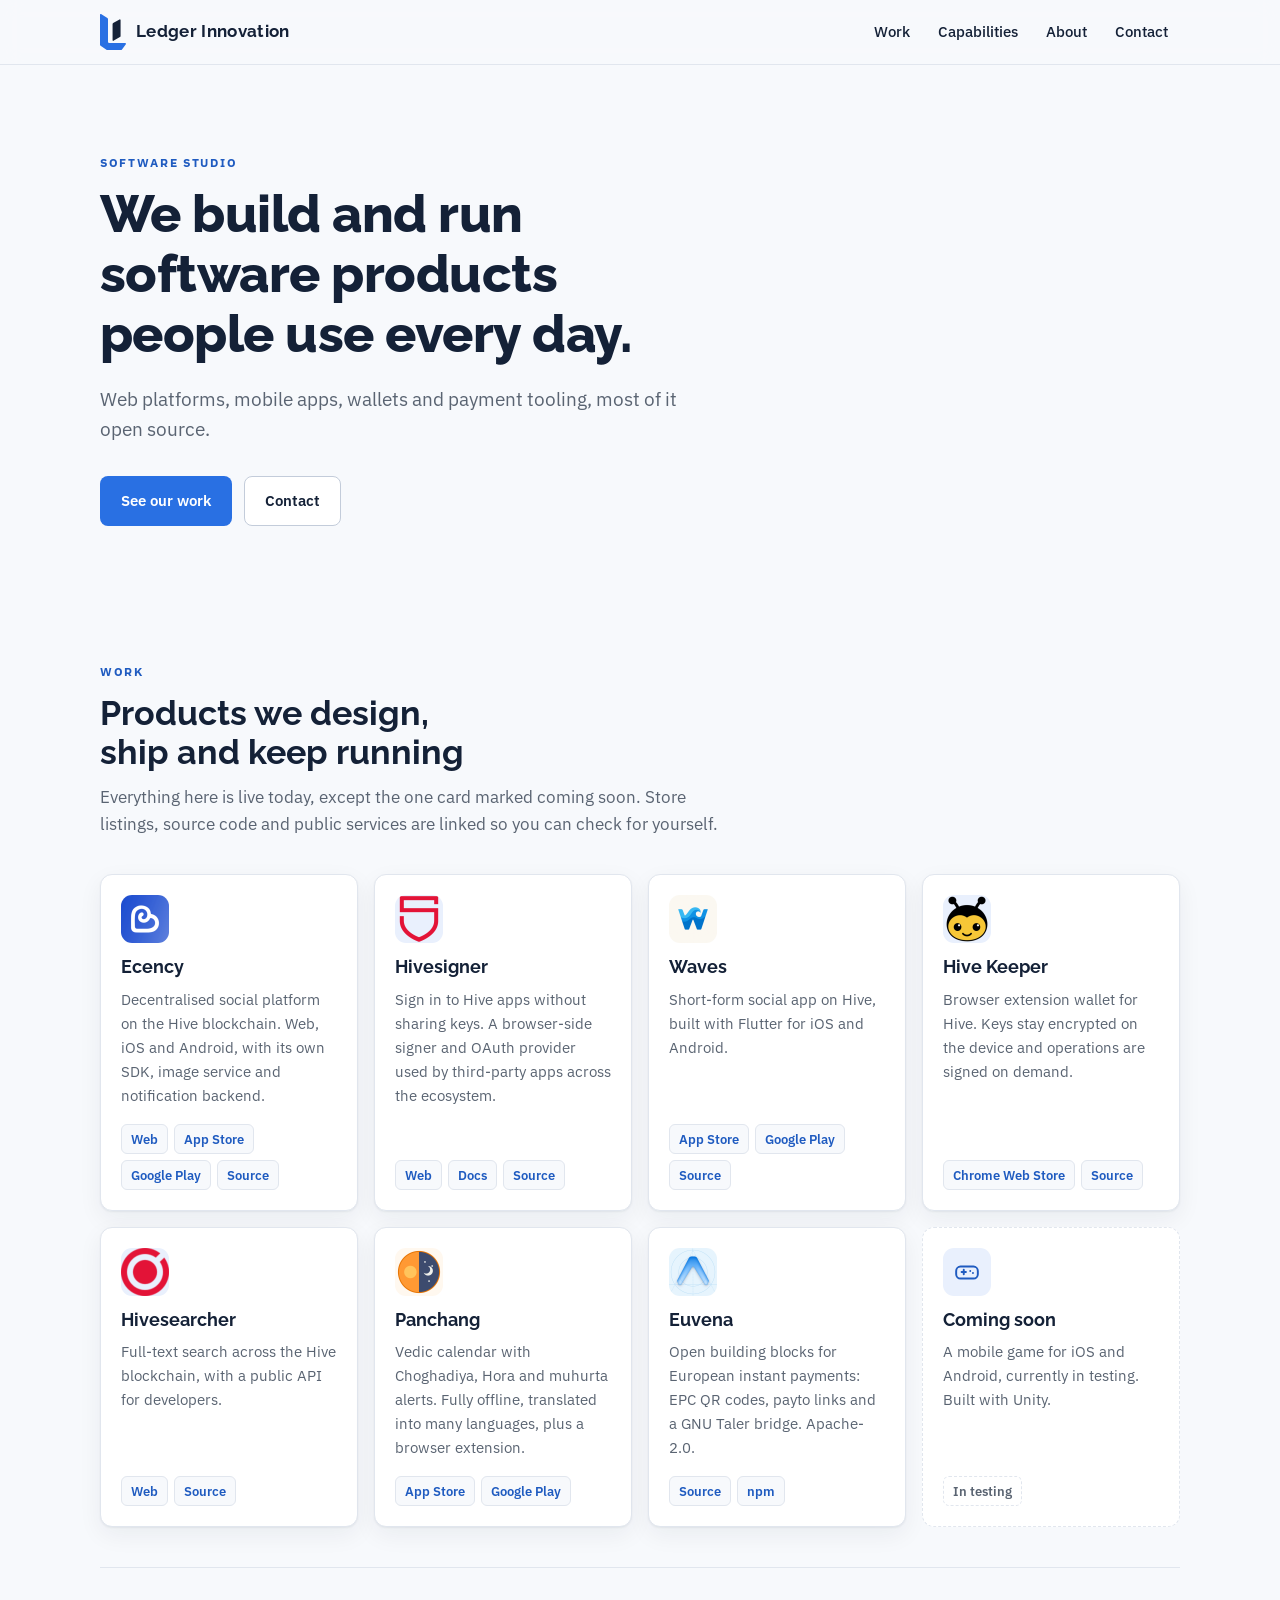
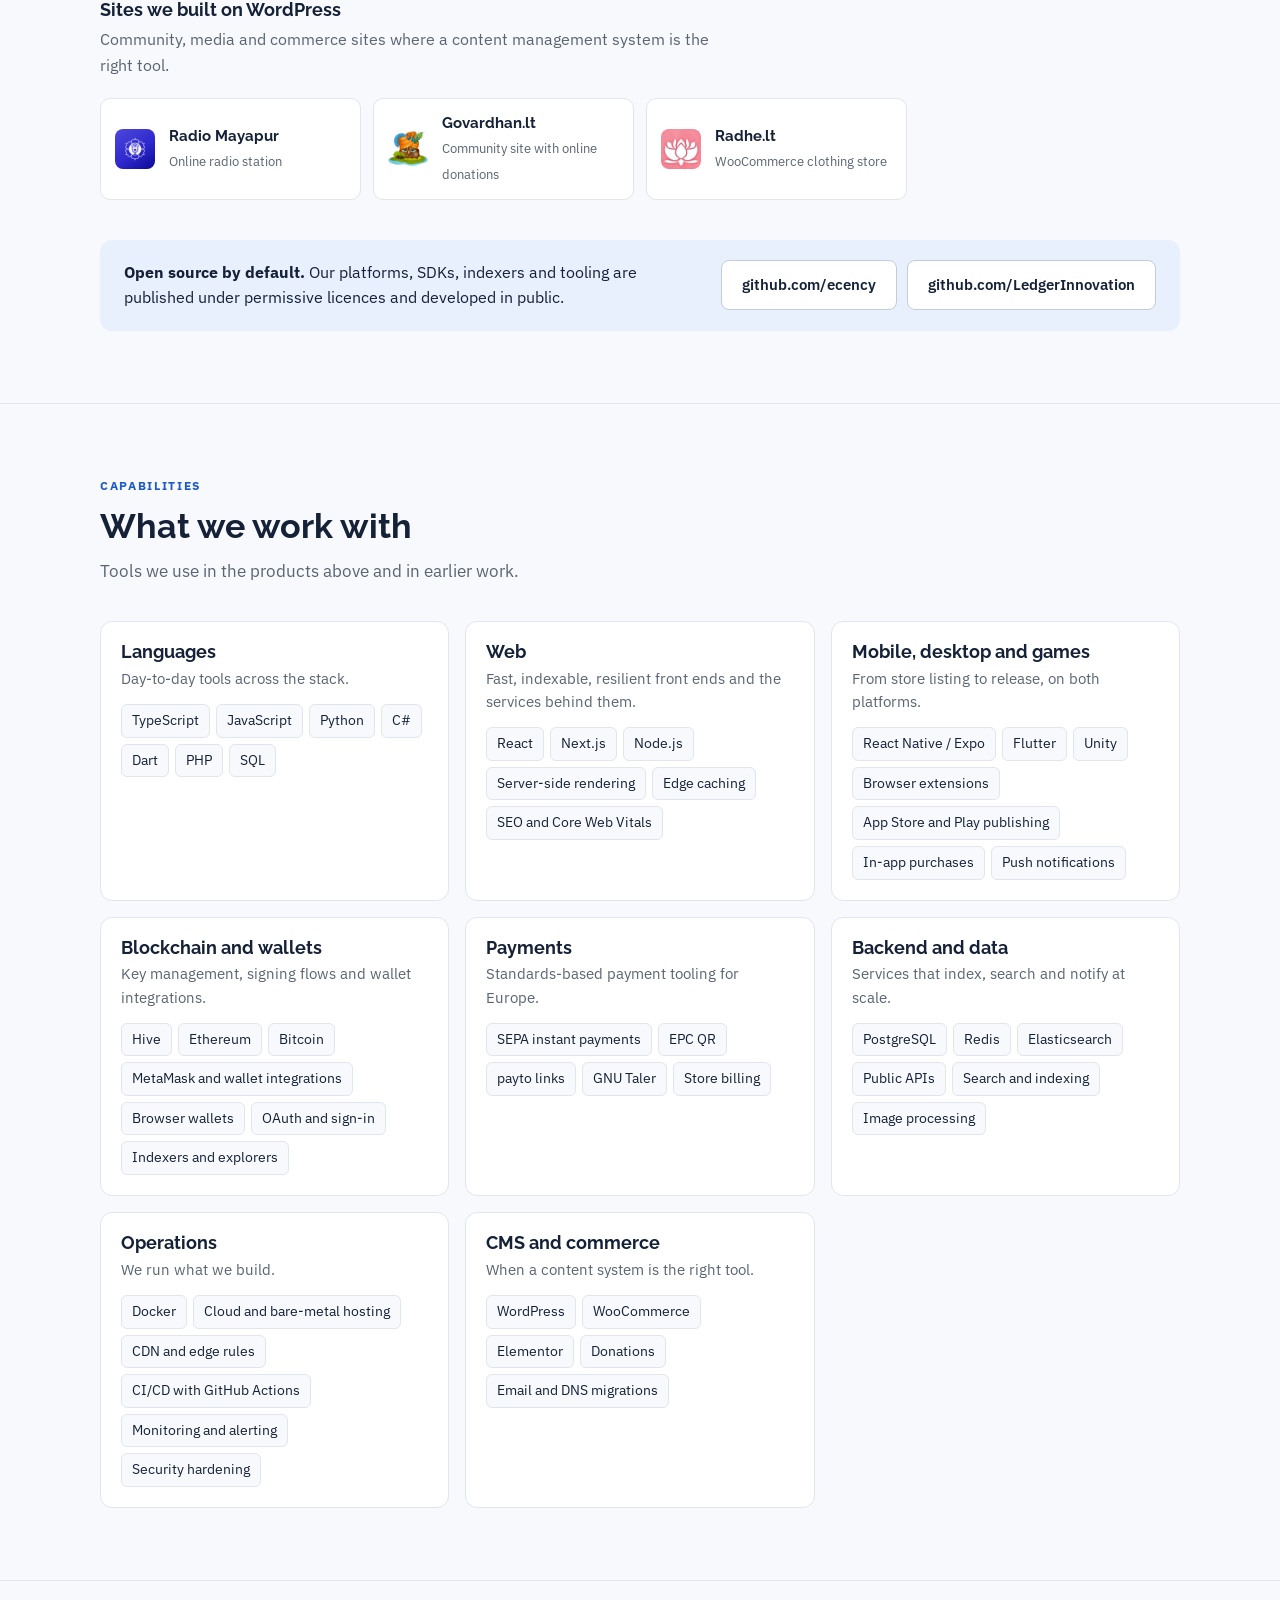
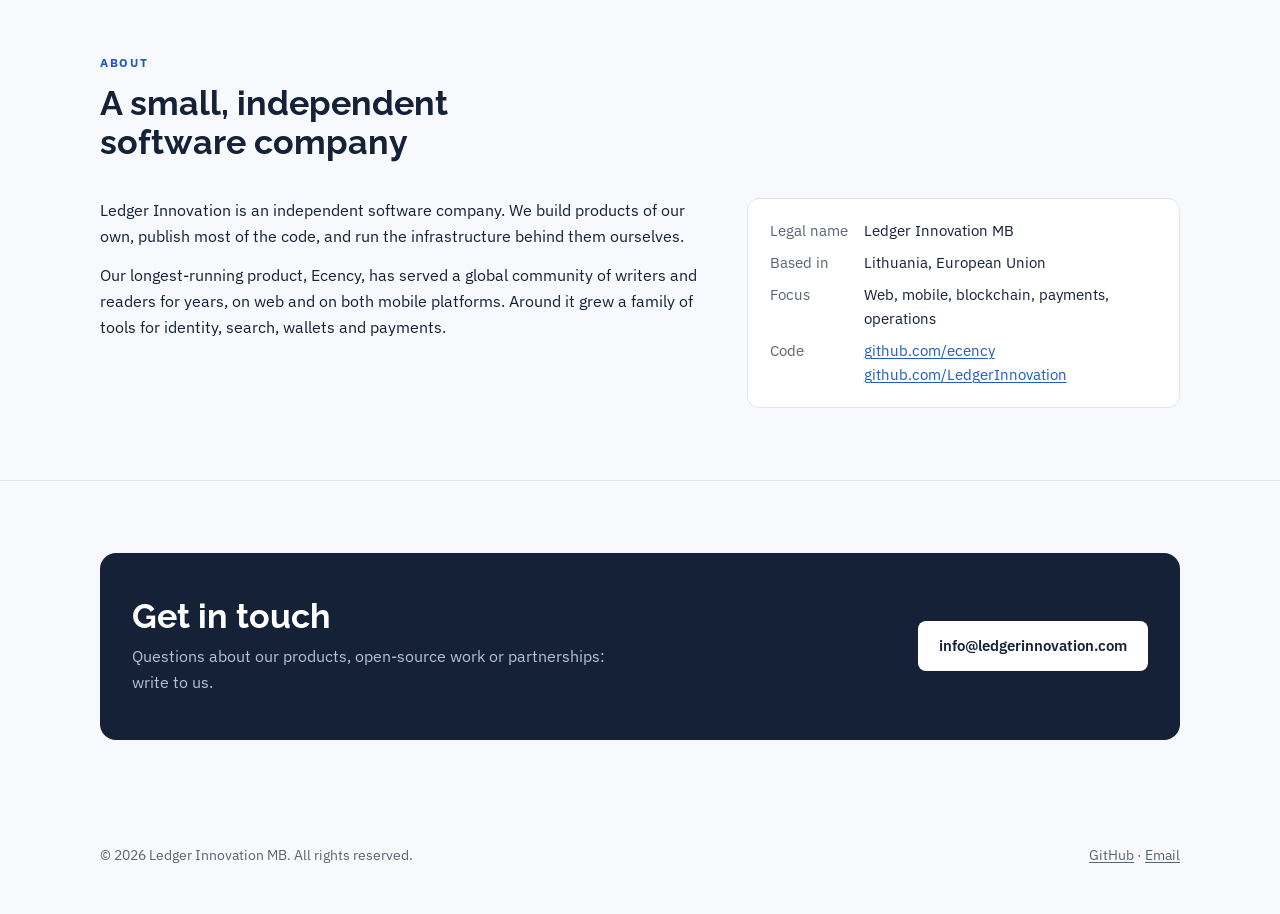
==== index.html @ b4ee0273 "Fix production-status copy to match the coming-soon card The hero and the Work intro claimed everyth" ====
<!DOCTYPE html>
<html lang="en">
<head>
<meta charset="UTF-8">
<meta name="viewport" content="width=device-width, initial-scale=1">
<title>Ledger Innovation · Software products, built and operated</title>
<meta name="description" content="Ledger Innovation builds and runs software products: Ecency, Hivesigner, Hivesearcher, Hive Keeper, Waves, Panchang and Euvena. Web, mobile, wallets, payments and operations.">
<meta name="theme-color" content="#2970E3">
<link rel="canonical" href="https://ledgerinnovation.com/">
<link rel="icon" href="ledger-innovation-mark.svg" type="image/svg+xml">
<link rel="apple-touch-icon" href="assets/apple-touch-icon.png">
<meta property="og:type" content="website">
<meta property="og:site_name" content="Ledger Innovation">
<meta property="og:title" content="Ledger Innovation">
<meta property="og:description" content="Software products, built and operated. Web, mobile, wallets, payments and operations.">
<meta property="og:url" content="https://ledgerinnovation.com/">
<meta property="og:image" content="https://ledgerinnovation.com/assets/og.png">
<meta property="og:image:width" content="1200">
<meta property="og:image:height" content="630">
<meta name="twitter:card" content="summary_large_image">
<link rel="preconnect" href="https://fonts.googleapis.com">
<link rel="preconnect" href="https://fonts.gstatic.com" crossorigin>
<link rel="stylesheet" href="https://fonts.googleapis.com/css2?family=Raleway:wght@700;800&family=IBM+Plex+Sans:wght@400;500;600&display=swap">
<link rel="stylesheet" href="style.css">
<script type="application/ld+json">
{
  "@context": "https://schema.org",
  "@type": "Organization",
  "name": "Ledger Innovation",
  "legalName": "Ledger Innovation MB",
  "url": "https://ledgerinnovation.com/",
  "logo": "https://ledgerinnovation.com/assets/apple-touch-icon.png",
  "email": "info@ledgerinnovation.com",
  "sameAs": [
    "https://github.com/LedgerInnovation",
    "https://github.com/ecency"
  ]
}
</script>
</head>
<body>
<a class="skip" href="#top">Skip to content</a>

<header class="top">
  <div class="wrap">
    <a class="brand" href="#top" aria-label="Ledger Innovation, home"><img src="ledger-innovation-mark.svg" alt="" width="26" height="37">Ledger Innovation</a>
    <nav class="nav" aria-label="Sections">
      <a href="#work">Work</a>
      <a href="#capabilities">Capabilities</a>
      <a href="#about">About</a>
      <a href="#contact">Contact</a>
    </nav>
  </div>
</header>

<main id="top" tabindex="-1">
  <section class="hero wrap">
    <div class="eyebrow">Software studio</div>
    <h1>We build and run software products people use every day.</h1>
    <p class="lede">Web platforms, mobile apps, wallets and payment tooling, most of it open source.</p>
    <div class="actions">
      <a class="btn btn-primary" href="#work">See our work</a>
      <a class="btn btn-secondary" href="#contact">Contact</a>
    </div>
  </section>

  <section id="work" class="section">
    <div class="wrap">
      <div class="section-head">
        <div class="eyebrow">Work</div>
        <h2>Products we design, ship and keep running</h2>
        <p>Everything here is live today, except the one card marked coming soon. Store listings, source code and public services are linked so you can check for yourself.</p>
      </div>

      <div class="work">
        <article class="project">
          <div class="icon"><img src="assets/ecency.png" alt="" width="48" height="48" loading="lazy" decoding="async"></div>
          <h3>Ecency</h3>
          <p>Decentralised social platform on the Hive blockchain. Web, iOS and Android, with its own SDK, image service and notification backend.</p>
          <div class="links">
            <a href="https://ecency.com" aria-label="Ecency website">Web</a>
            <a href="https://apps.apple.com/us/app/ecency/id1451896376" aria-label="Ecency on the App Store">App Store</a>
            <a href="https://play.google.com/store/apps/details?id=app.esteem.mobile.android" aria-label="Ecency on Google Play">Google Play</a>
            <a href="https://github.com/ecency/vision-web" aria-label="Ecency source code on GitHub">Source</a>
          </div>
        </article>

        <article class="project">
          <div class="icon"><img src="assets/hivesigner.png" alt="" width="48" height="48" loading="lazy" decoding="async"></div>
          <h3>Hivesigner</h3>
          <p>Sign in to Hive apps without sharing keys. A browser-side signer and OAuth provider used by third-party apps across the ecosystem.</p>
          <div class="links">
            <a href="https://hivesigner.com" aria-label="Hivesigner website">Web</a>
            <a href="https://docs.hivesigner.com" aria-label="Hivesigner documentation">Docs</a>
            <a href="https://github.com/ecency/hivesigner-ui" aria-label="Hivesigner source code on GitHub">Source</a>
          </div>
        </article>

        <article class="project">
          <div class="icon"><img src="assets/waves.png" alt="" width="48" height="48" loading="lazy" decoding="async"></div>
          <h3>Waves</h3>
          <p>Short-form social app on Hive, built with Flutter for iOS and Android.</p>
          <div class="links">
            <a href="https://apps.apple.com/us/app/waves-short-content-sharing/id6504257744" aria-label="Waves on the App Store">App Store</a>
            <a href="https://play.google.com/store/apps/details?id=com.ecency.waves" aria-label="Waves on Google Play">Google Play</a>
            <a href="https://github.com/ecency/ecency-waves" aria-label="Waves source code on GitHub">Source</a>
          </div>
        </article>

        <article class="project">
          <div class="icon"><img src="assets/keeper.png" alt="" width="48" height="48" loading="lazy" decoding="async"></div>
          <h3>Hive Keeper</h3>
          <p>Browser extension wallet for Hive. Keys stay encrypted on the device and operations are signed on demand.</p>
          <div class="links">
            <a href="https://chromewebstore.google.com/detail/hive-keeper/eehlplhgiofbbanbjiodipefljadfehe" aria-label="Hive Keeper on the Chrome Web Store">Chrome Web Store</a>
            <a href="https://github.com/ecency/browser-extension" aria-label="Hive Keeper source code on GitHub">Source</a>
          </div>
        </article>

        <article class="project">
          <div class="icon"><img src="assets/hivesearcher.png" alt="" width="48" height="48" loading="lazy" decoding="async"></div>
          <h3>Hivesearcher</h3>
          <p>Full-text search across the Hive blockchain, with a public API for developers.</p>
          <div class="links">
            <a href="https://hivesearcher.com" aria-label="Hivesearcher website">Web</a>
            <a href="https://github.com/ecency/hivesearcher-api" aria-label="Hivesearcher source code on GitHub">Source</a>
          </div>
        </article>

        <article class="project">
          <div class="icon"><img src="assets/panchang.png" alt="" width="48" height="48" loading="lazy" decoding="async"></div>
          <h3>Panchang</h3>
          <p>Vedic calendar with Choghadiya, Hora and muhurta alerts. Fully offline, translated into many languages, plus a browser extension.</p>
          <div class="links">
            <a href="https://apps.apple.com/us/app/panchang-choghadiya-hora/id6779648677" aria-label="Panchang on the App Store">App Store</a>
            <a href="https://play.google.com/store/apps/details?id=com.ecency.panchang" aria-label="Panchang on Google Play">Google Play</a>
          </div>
        </article>

        <article class="project">
          <div class="icon"><img src="assets/euvena.png" alt="" width="48" height="48" loading="lazy" decoding="async"></div>
          <h3>Euvena</h3>
          <p>Open building blocks for European instant payments: EPC QR codes, payto links and a GNU Taler bridge. Apache-2.0.</p>
          <div class="links">
            <a href="https://github.com/LedgerInnovation/euvena" aria-label="Euvena source code on GitHub">Source</a>
            <a href="https://www.npmjs.com/package/@euvena/qr" aria-label="Euvena on npm">npm</a>
          </div>
        </article>

        <article class="project soon">
          <div class="icon" aria-hidden="true"><svg width="26" height="26" viewBox="0 0 24 24" fill="none" stroke="currentColor" stroke-width="1.8" stroke-linecap="round" stroke-linejoin="round"><rect x="2" y="7" width="20" height="11" rx="4"/><path d="M7 12h4M9 10v4M15 11h.01M17.5 13h.01"/></svg></div>
          <h3>Coming soon</h3>
          <p>A mobile game for iOS and Android, currently in testing. Built with Unity.</p>
          <div class="links"><span>In testing</span></div>
        </article>
      </div>

      <div class="wp">
        <h3>Sites we built on WordPress</h3>
        <p>Community, media and commerce sites where a content management system is the right tool.</p>
        <div class="sites">
          <a class="site" href="https://radiomayapur.com"><img src="assets/radiomayapur.png" alt="" width="40" height="40" loading="lazy" decoding="async"><span><b>Radio Mayapur</b><small>Online radio station</small></span></a>
          <a class="site" href="https://govardhan.lt"><img src="assets/govardhan.png" alt="" width="40" height="40" loading="lazy" decoding="async"><span><b>Govardhan.lt</b><small>Community site with online donations</small></span></a>
          <a class="site" href="https://radhe.lt"><img src="assets/radhe.png" alt="" width="40" height="40" loading="lazy" decoding="async"><span><b>Radhe.lt</b><small>WooCommerce clothing store</small></span></a>
        </div>
      </div>

      <div class="oss">
        <p><strong>Open source by default.</strong> Our platforms, SDKs, indexers and tooling are published under permissive licences and developed in public.</p>
        <div class="links">
          <a class="btn btn-secondary" href="https://github.com/ecency">github.com/ecency</a>
          <a class="btn btn-secondary" href="https://github.com/LedgerInnovation">github.com/LedgerInnovation</a>
        </div>
      </div>
    </div>
  </section>

  <section id="capabilities" class="section">
    <div class="wrap">
      <div class="section-head">
        <div class="eyebrow">Capabilities</div>
        <h2>What we work with</h2>
        <p>Tools we use in the products above and in earlier work.</p>
      </div>
      <div class="caps">
        <div class="cap">
          <h3>Languages</h3>
          <p>Day-to-day tools across the stack.</p>
          <div class="tags"><span>TypeScript</span><span>JavaScript</span><span>Python</span><span>C#</span><span>Dart</span><span>PHP</span><span>SQL</span></div>
        </div>
        <div class="cap">
          <h3>Web</h3>
          <p>Fast, indexable, resilient front ends and the services behind them.</p>
          <div class="tags"><span>React</span><span>Next.js</span><span>Node.js</span><span>Server-side rendering</span><span>Edge caching</span><span>SEO and Core Web Vitals</span></div>
        </div>
        <div class="cap">
          <h3>Mobile, desktop and games</h3>
          <p>From store listing to release, on both platforms.</p>
          <div class="tags"><span>React Native / Expo</span><span>Flutter</span><span>Unity</span><span>Browser extensions</span><span>App Store and Play publishing</span><span>In-app purchases</span><span>Push notifications</span></div>
        </div>
        <div class="cap">
          <h3>Blockchain and wallets</h3>
          <p>Key management, signing flows and wallet integrations.</p>
          <div class="tags"><span>Hive</span><span>Ethereum</span><span>Bitcoin</span><span>MetaMask and wallet integrations</span><span>Browser wallets</span><span>OAuth and sign-in</span><span>Indexers and explorers</span></div>
        </div>
        <div class="cap">
          <h3>Payments</h3>
          <p>Standards-based payment tooling for Europe.</p>
          <div class="tags"><span>SEPA instant payments</span><span>EPC QR</span><span>payto links</span><span>GNU Taler</span><span>Store billing</span></div>
        </div>
        <div class="cap">
          <h3>Backend and data</h3>
          <p>Services that index, search and notify at scale.</p>
          <div class="tags"><span>PostgreSQL</span><span>Redis</span><span>Elasticsearch</span><span>Public APIs</span><span>Search and indexing</span><span>Image processing</span></div>
        </div>
        <div class="cap">
          <h3>Operations</h3>
          <p>We run what we build.</p>
          <div class="tags"><span>Docker</span><span>Cloud and bare-metal hosting</span><span>CDN and edge rules</span><span>CI/CD with GitHub Actions</span><span>Monitoring and alerting</span><span>Security hardening</span></div>
        </div>
        <div class="cap">
          <h3>CMS and commerce</h3>
          <p>When a content system is the right tool.</p>
          <div class="tags"><span>WordPress</span><span>WooCommerce</span><span>Elementor</span><span>Donations</span><span>Email and DNS migrations</span></div>
        </div>
      </div>
    </div>
  </section>

  <section id="about" class="section">
    <div class="wrap">
      <div class="section-head">
        <div class="eyebrow">About</div>
        <h2>A small, independent software company</h2>
      </div>
      <div class="about">
        <div>
          <p>Ledger Innovation is an independent software company. We build products of our own, publish most of the code, and run the infrastructure behind them ourselves.</p>
          <p>Our longest-running product, Ecency, has served a global community of writers and readers for years, on web and on both mobile platforms. Around it grew a family of tools for identity, search, wallets and payments.</p>
        </div>
        <div class="facts">
          <dl>
            <dt>Legal name</dt><dd>Ledger Innovation MB</dd>
            <dt>Based in</dt><dd>Lithuania, European Union</dd>
            <dt>Focus</dt><dd>Web, mobile, blockchain, payments, operations</dd>
            <dt>Code</dt><dd><a href="https://github.com/ecency">github.com/ecency</a><br><a href="https://github.com/LedgerInnovation">github.com/LedgerInnovation</a></dd>
          </dl>
        </div>
      </div>
    </div>
  </section>

  <section id="contact" class="section">
    <div class="wrap">
      <div class="contact">
        <div>
          <h2>Get in touch</h2>
          <p>Questions about our products, open-source work or partnerships: write to us.</p>
        </div>
        <a class="btn btn-primary" href="mailto:info@ledgerinnovation.com?subject=Hello%20from%20the%20website">info@ledgerinnovation.com</a>
      </div>
    </div>
  </section>
</main>

<footer>
  <div class="wrap">
    <span>&copy; 2026 Ledger Innovation MB. All rights reserved.</span>
    <span><a href="https://github.com/LedgerInnovation">GitHub</a> · <a href="mailto:info@ledgerinnovation.com">Email</a></span>
  </div>
</footer>
</body>
</html>
---- style.css ----
:root {
  --bg: #f7f9fc;
  --surface: #ffffff;
  --ink: #142137;
  --muted: #5a6472;
  --line: #e1e6ee;
  --blue: #2970e3;
  --blue-ink: #1f5bc0;
  --tint: #e9f0fd;
  --navy: #142137;
  --shadow: 0 1px 2px rgba(20, 33, 55, .06), 0 8px 24px rgba(20, 33, 55, .06);
  --ctrl: #c3ccda;
  --btn-ink: #ffffff;
  --font-display: "Raleway", "Segoe UI", Arial, sans-serif;
  --font-body: "IBM Plex Sans", system-ui, -apple-system, "Segoe UI", Arial, sans-serif;
  color-scheme: light dark;
}
@media (prefers-color-scheme: dark) {
  :root:not([data-theme="light"]) {
    --bg: #0f1622;
    --surface: #171f2d;
    --ink: #e8edf5;
    --muted: #a3adbd;
    --line: #2a3446;
    --blue: #5b93f0;
    --blue-ink: #8db3f5;
    --tint: #1b2a44;
    --navy: #0b1220;
    --shadow: 0 1px 2px rgba(0, 0, 0, .3), 0 8px 24px rgba(0, 0, 0, .25);
    --ctrl: #48566e;
    --btn-ink: #0f1622;
  }
}
:root[data-theme="dark"] {
  --bg: #0f1622;
  --surface: #171f2d;
  --ink: #e8edf5;
  --muted: #a3adbd;
  --line: #2a3446;
  --blue: #5b93f0;
  --blue-ink: #8db3f5;
  --tint: #1b2a44;
  --navy: #0b1220;
  --shadow: 0 1px 2px rgba(0, 0, 0, .3), 0 8px 24px rgba(0, 0, 0, .25);
  --ctrl: #48566e;
  --btn-ink: #0f1622;
}

* { box-sizing: border-box; }
html { scroll-behavior: smooth; scroll-padding-top: 76px; }
@media (prefers-reduced-motion: reduce) { html { scroll-behavior: auto; } }
body {
  margin: 0;
  background: var(--bg);
  color: var(--ink);
  font: 16px/1.6 var(--font-body);
  -webkit-font-smoothing: antialiased;
}
img { max-width: 100%; height: auto; display: block; }
a { color: var(--blue-ink); text-decoration-thickness: 1px; text-underline-offset: 2px; }
a:hover { text-decoration-thickness: 2px; }
:focus-visible { outline: 2px solid var(--blue); outline-offset: 3px; }
h1, h2, h3 { font-family: var(--font-display); color: var(--ink); margin: 0; text-wrap: balance; line-height: 1.15; }
h1 { font-size: clamp(32px, 5vw, 52px); font-weight: 800; letter-spacing: -.01em; }
h2 { font-size: clamp(26px, 3.2vw, 34px); font-weight: 700; }
h3 { font-size: 18px; font-weight: 700; }
p { margin: 0; }
.wrap { max-width: 1120px; margin: 0 auto; padding-inline: 20px; }
.eyebrow {
  font-size: 12px; font-weight: 700; letter-spacing: .14em; text-transform: uppercase;
  color: var(--blue-ink); margin-bottom: 12px;
}
.section { padding-block: 72px; }
.section + .section { border-top: 1px solid var(--line); }
.section-head { max-width: 62ch; margin-bottom: 36px; }
.section-head p { color: var(--muted); margin-top: 12px; font-size: 17px; }
.skip { position: absolute; left: -999px; top: 8px; background: var(--surface); padding: 8px 12px; z-index: 10; }
.skip:focus { left: 8px; }

/* Header */
.top { position: sticky; top: 0; z-index: 5; background: var(--bg); background: color-mix(in srgb, var(--bg) 88%, transparent); -webkit-backdrop-filter: blur(10px); backdrop-filter: blur(10px); border-bottom: 1px solid var(--line); }
.top .wrap { display: flex; align-items: center; gap: 12px; height: 64px; }
.brand { display: flex; align-items: center; gap: 10px; color: var(--ink); text-decoration: none; font-family: var(--font-display); font-weight: 700; font-size: 17px; letter-spacing: .02em; }
.brand svg { width: 26px; height: 37px; flex: none; }
.mark-blue { fill: var(--blue); }
.mark-ink { fill: var(--ink); }
.nav { margin-left: auto; display: flex; gap: 4px; }
.nav a { color: var(--ink); text-decoration: none; font-weight: 500; font-size: 15px; padding: 8px 12px; border-radius: 6px; }
.nav a:hover { background: var(--tint); color: var(--blue-ink); }

/* Hero */
.hero { padding-block: 88px 64px; }
.hero h1 { max-width: 20ch; }
.hero .lede { max-width: 56ch; color: var(--muted); font-size: 19px; margin-top: 20px; }
.hero .actions { display: flex; flex-wrap: wrap; gap: 12px; margin-top: 32px; }
.btn {
  display: inline-flex; align-items: center; gap: 8px; padding: 12px 20px; border-radius: 8px;
  font-weight: 600; font-size: 15px; text-decoration: none; border: 1px solid transparent;
}
.btn-primary { background: var(--blue); color: var(--btn-ink); }
.btn-primary:hover { background: var(--blue-ink); color: var(--btn-ink); }
.btn-secondary { background: var(--surface); color: var(--ink); border-color: var(--ctrl); }
.btn-secondary:hover { border-color: var(--blue); color: var(--blue-ink); }

/* Work grid */
.work { display: grid; grid-template-columns: repeat(auto-fill, minmax(250px, 1fr)); gap: 16px; }
.project {
  background: var(--surface); border: 1px solid var(--line); border-radius: 12px; padding: 20px;
  display: flex; flex-direction: column; gap: 10px; box-shadow: var(--shadow);
}
.project .icon { width: 48px; height: 48px; border-radius: 11px; overflow: hidden; background: var(--tint); }
.project .icon img { width: 48px; height: 48px; object-fit: cover; }
.project h3 { margin-top: 4px; }
.project p { color: var(--muted); font-size: 15px; flex: 1; }
.project .links { display: flex; flex-wrap: wrap; gap: 6px; margin-top: 6px; }
.project .links a {
  font-size: 12.5px; font-weight: 600; text-decoration: none; color: var(--blue-ink);
  border: 1px solid var(--line); border-radius: 6px; padding: 4px 9px; background: var(--bg);
}
.project .links a:hover { border-color: var(--blue); }
.project .links span { font-size: 12.5px; font-weight: 600; color: var(--muted); border: 1px dashed var(--line); border-radius: 6px; padding: 4px 9px; }
.project.soon { border-style: dashed; box-shadow: none; }
.project.soon .icon { display: grid; place-items: center; color: var(--blue-ink); }
.wp { margin-top: 40px; padding-top: 32px; border-top: 1px solid var(--line); }
.wp h3 { margin-bottom: 6px; }
.wp > p { color: var(--muted); max-width: 62ch; margin-bottom: 20px; }
.sites { display: grid; grid-template-columns: repeat(auto-fill, minmax(250px, 1fr)); gap: 12px; }
.site { display: flex; align-items: center; gap: 14px; background: var(--surface); border: 1px solid var(--line); border-radius: 10px; padding: 12px 14px; text-decoration: none; color: var(--ink); }
.site:hover { border-color: var(--blue); }
.site img { width: 40px; height: 40px; border-radius: 8px; object-fit: cover; }
.site b { display: block; font-family: var(--font-display); font-size: 15px; }
.site small { color: var(--muted); font-size: 13px; }

/* Open source strip */
.oss { display: flex; flex-wrap: wrap; align-items: center; gap: 16px 28px; margin-top: 40px; padding: 20px 24px; background: var(--tint); border-radius: 12px; }
.oss p { flex: 1 1 380px; color: var(--ink); }
.oss .links { display: flex; flex-wrap: wrap; gap: 10px; }

/* Capabilities */
.caps { display: grid; grid-template-columns: repeat(auto-fill, minmax(300px, 1fr)); gap: 16px; }
.cap { background: var(--surface); border: 1px solid var(--line); border-radius: 12px; padding: 20px; }
.cap h3 { margin-bottom: 4px; }
.cap p { color: var(--muted); font-size: 14.5px; margin-bottom: 14px; }
.tags { display: flex; flex-wrap: wrap; gap: 6px; }
.tags span { font-size: 13.5px; padding: 5px 10px; border: 1px solid var(--line); border-radius: 6px; background: var(--bg); }

/* About + contact */
.about { display: grid; grid-template-columns: 1.4fr 1fr; gap: 40px; align-items: start; }
.about .facts { background: var(--surface); border: 1px solid var(--line); border-radius: 12px; padding: 20px 22px; }
.about .facts dl { display: grid; grid-template-columns: auto minmax(0, 1fr); gap: 8px 16px; margin: 0; font-size: 15px; }
.about .facts dt { color: var(--muted); }
.about .facts dd { margin: 0; overflow-wrap: anywhere; }
.about p + p { margin-top: 14px; }
.contact { background: var(--navy); color: #e8edf5; border-radius: 16px; padding: 44px 32px; display: flex; flex-wrap: wrap; gap: 20px 40px; align-items: center; justify-content: space-between; }
.contact h2 { color: #fff; }
.contact p { color: #b6c1d4; margin-top: 8px; max-width: 48ch; }
.contact .btn-primary { background: #fff; color: #142137; }
.contact .btn-primary:hover { background: #e9f0fd; color: #142137; }

/* Footer */
footer { padding-block: 32px 48px; color: var(--muted); font-size: 14px; }
footer .wrap { display: flex; flex-wrap: wrap; gap: 12px 24px; align-items: center; justify-content: space-between; }
footer a { color: var(--muted); }
.theme { display: inline-flex; align-items: center; gap: 8px; }
.theme span { font-size: 13px; }
.theme-options { display: inline-flex; border: 1px solid var(--ctrl); border-radius: 8px; overflow: hidden; background: var(--surface); }
.theme-options button {
  appearance: none; border: 0; background: transparent; color: var(--muted); font: inherit; font-size: 13px; font-weight: 500;
  padding: 6px 12px; cursor: pointer; line-height: 1.4;
}
.theme-options button + button { border-left: 1px solid var(--ctrl); }
.theme-options button:hover { color: var(--ink); }
.theme-options button[aria-pressed="true"] { background: var(--tint); color: var(--blue-ink); font-weight: 600; }
.theme-options button:focus-visible { outline-offset: -3px; }

@media (max-width: 720px) {
  html { scroll-padding-top: 8px; }
  .top { position: static; }
  .top .wrap { flex-wrap: wrap; height: auto; padding-block: 10px 4px; }
  .nav { width: 100%; margin-left: -12px; overflow-x: auto; }
  .nav a { white-space: nowrap; }
  .hero { padding-block: 56px 40px; }
  .section { padding-block: 56px; }
  .about { grid-template-columns: 1fr; }
  .contact { padding: 32px 22px; }
}
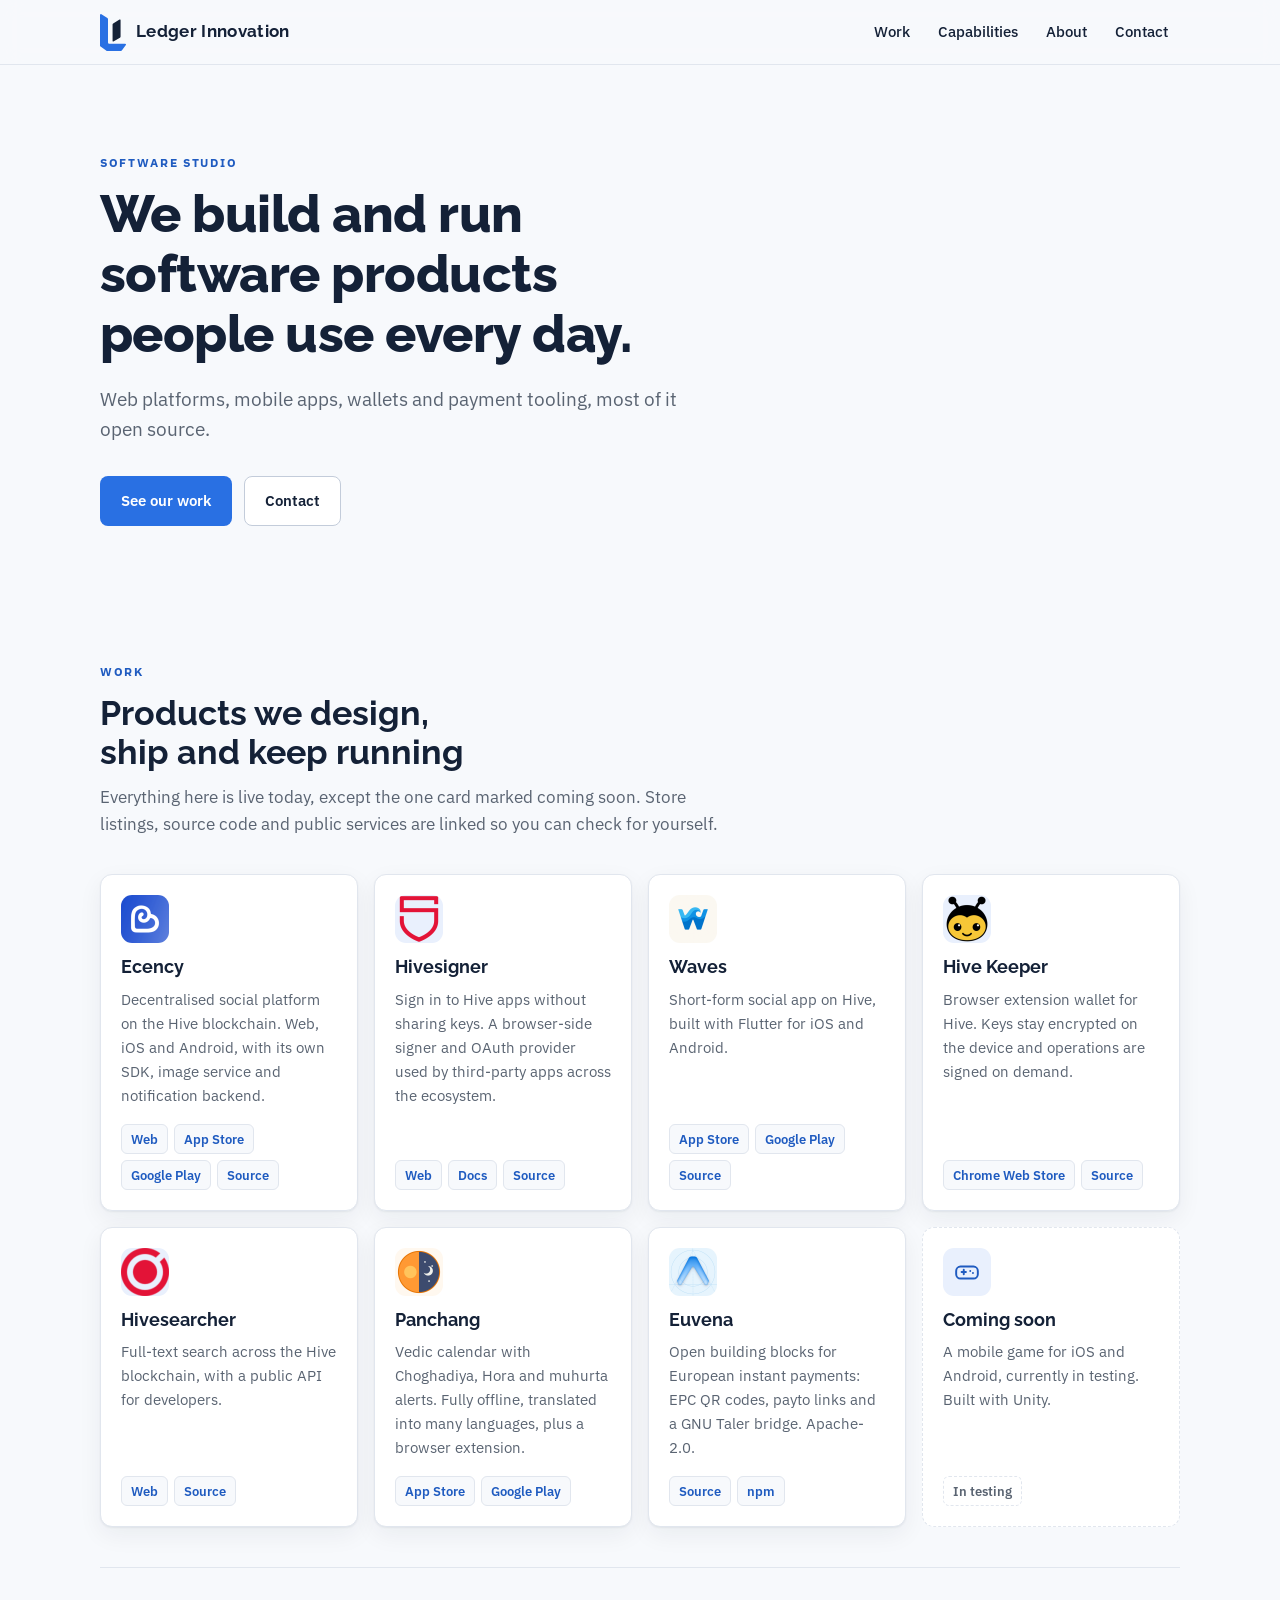
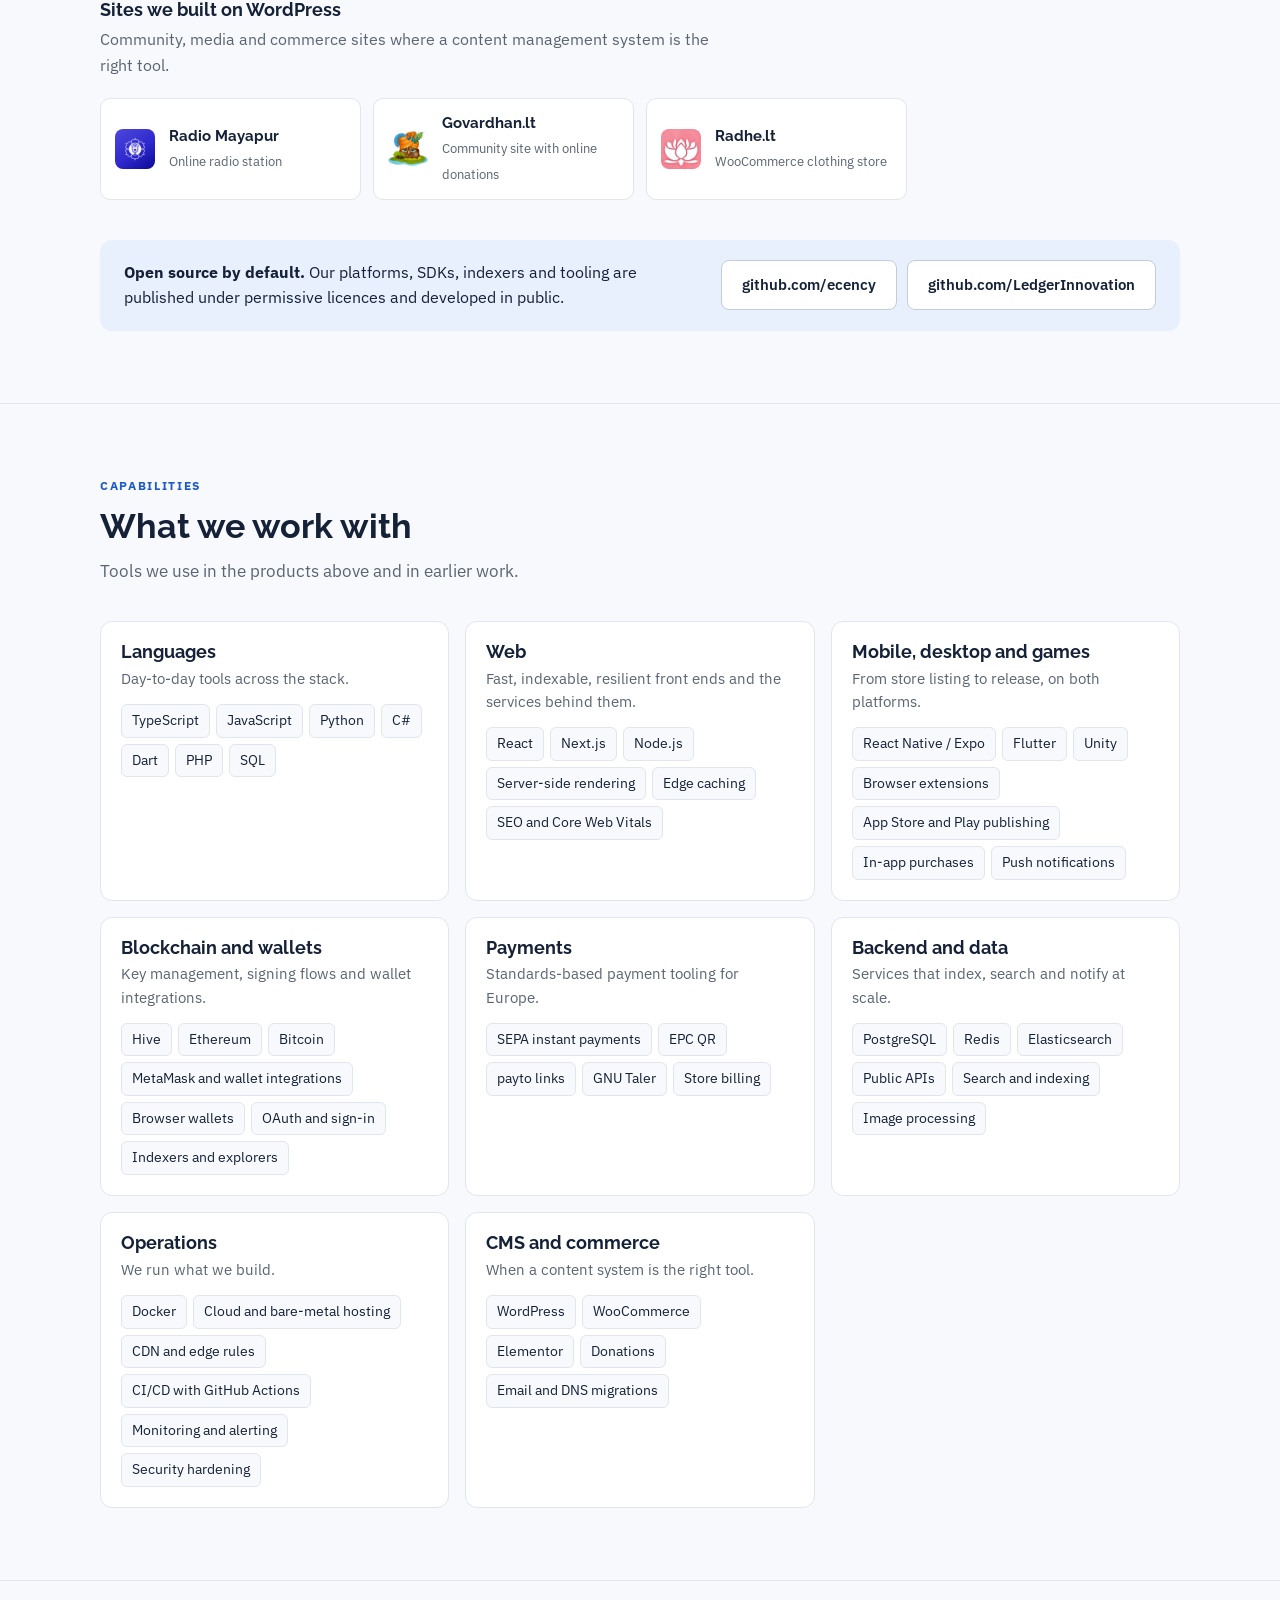
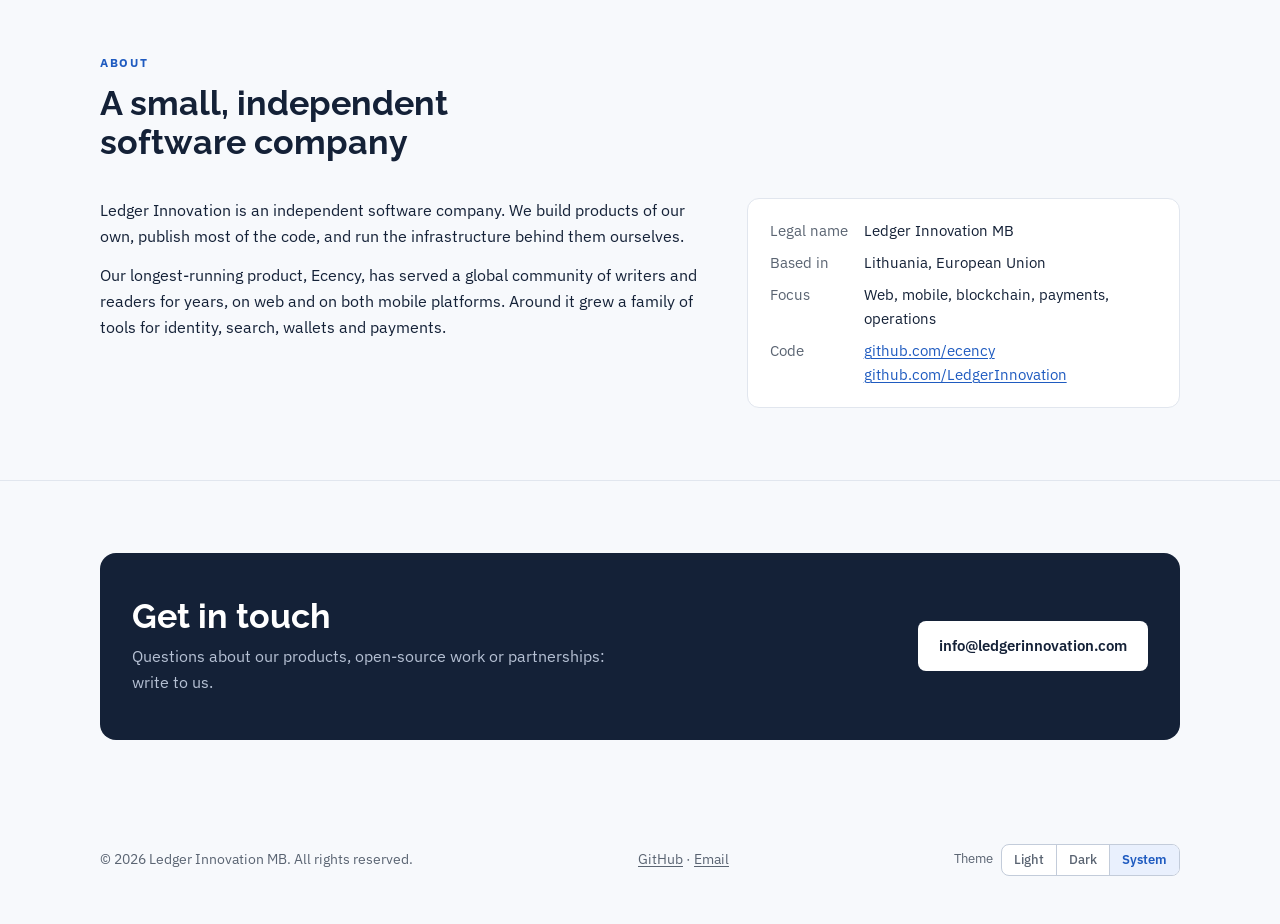
==== commit 45a7492e: "Size the inline logo mark with attributes With only the stylesheet sizing it, a browser holding a ca" ====
--- a/index.html
+++ b/index.html
@@ -21,6 +21,7 @@
 <link rel="preconnect" href="https://fonts.googleapis.com">
 <link rel="preconnect" href="https://fonts.gstatic.com" crossorigin>
 <link rel="stylesheet" href="https://fonts.googleapis.com/css2?family=Raleway:wght@700;800&family=IBM+Plex+Sans:wght@400;500;600&display=swap">
+<script>(function(){try{var t=localStorage.getItem("theme");if(t==="light"||t==="dark"){document.documentElement.setAttribute("data-theme",t);}}catch(e){}})();</script>
 <link rel="stylesheet" href="style.css">
 <script type="application/ld+json">
 {
@@ -43,7 +44,7 @@
 
 <header class="top">
   <div class="wrap">
-    <a class="brand" href="#top" aria-label="Ledger Innovation, home"><img src="ledger-innovation-mark.svg" alt="" width="26" height="37">Ledger Innovation</a>
+    <a class="brand" href="#top" aria-label="Ledger Innovation, home"><svg viewBox="0 0 289.96 410.74" width="26" height="37" aria-hidden="true" focusable="false"><path class="mark-blue" d="M16.012 1.658L82.268 44.407A15.169 15.169 0 0 1 89.214 57.153L89.224 317.443A13.598 13.598 0 0 0 102.821 331.041L281.673 331.061A8.299 8.299 0 0 1 288.404 344.213L245.433 403.808A16.709 16.709 0 0 1 231.88 410.744L78.048 410.739A10.405 10.405 0 0 1 71.985 408.789L6.514 361.838A15.597 15.597 0 0 1 0.007 349.164L-0 10.383A10.383 10.383 0 0 1 16.012 1.658Z"/><path class="mark-ink" d="M146.841 103.903L217.814 61.777A7.746 7.746 0 0 1 229.513 68.441L229.437 249.642A15.111 15.111 0 0 1 222.116 262.584L149.72 306.133A6.283 6.283 0 0 1 140.198 300.749L140.2 115.568A13.565 13.565 0 0 1 146.841 103.903Z"/></svg>Ledger Innovation</a>
     <nav class="nav" aria-label="Sections">
       <a href="#work">Work</a>
       <a href="#capabilities">Capabilities</a>
@@ -267,7 +268,40 @@
   <div class="wrap">
     <span>&copy; 2026 Ledger Innovation MB. All rights reserved.</span>
     <span><a href="https://github.com/LedgerInnovation">GitHub</a> · <a href="mailto:info@ledgerinnovation.com">Email</a></span>
+    <div class="theme" role="group" aria-labelledby="theme-label">
+      <span id="theme-label">Theme</span>
+      <div class="theme-options">
+        <button type="button" id="theme-light" data-theme-choice="light" aria-pressed="false">Light</button>
+        <button type="button" id="theme-dark" data-theme-choice="dark" aria-pressed="false">Dark</button>
+        <button type="button" id="theme-system" data-theme-choice="system" aria-pressed="true">System</button>
+      </div>
+    </div>
   </div>
 </footer>
+<script>
+(function () {
+  var root = document.documentElement;
+  var buttons = document.querySelectorAll("[data-theme-choice]");
+  function current() {
+    var t = root.getAttribute("data-theme");
+    return t === "light" || t === "dark" ? t : "system";
+  }
+  function render() {
+    var c = current();
+    for (var i = 0; i < buttons.length; i++) {
+      buttons[i].setAttribute("aria-pressed", buttons[i].getAttribute("data-theme-choice") === c ? "true" : "false");
+    }
+  }
+  function apply(choice) {
+    if (choice === "system") { root.removeAttribute("data-theme"); } else { root.setAttribute("data-theme", choice); }
+    try { if (choice === "system") { localStorage.removeItem("theme"); } else { localStorage.setItem("theme", choice); } } catch (e) {}
+    render();
+  }
+  for (var i = 0; i < buttons.length; i++) {
+    buttons[i].addEventListener("click", function () { apply(this.getAttribute("data-theme-choice")); });
+  }
+  render();
+})();
+</script>
 </body>
 </html>
--- a/style.css
+++ b/style.css
@@ -17,6 +17,7 @@
 }
 @media (prefers-color-scheme: dark) {
   :root:not([data-theme="light"]) {
+    color-scheme: dark;
     --bg: #0f1622;
     --surface: #171f2d;
     --ink: #e8edf5;
@@ -32,6 +33,7 @@
   }
 }
 :root[data-theme="dark"] {
+  color-scheme: dark;
   --bg: #0f1622;
   --surface: #171f2d;
   --ink: #e8edf5;
@@ -45,6 +47,7 @@
   --ctrl: #48566e;
   --btn-ink: #0f1622;
 }
+:root[data-theme="light"] { color-scheme: light; }
 
 * { box-sizing: border-box; }
 html { scroll-behavior: smooth; scroll-padding-top: 76px; }
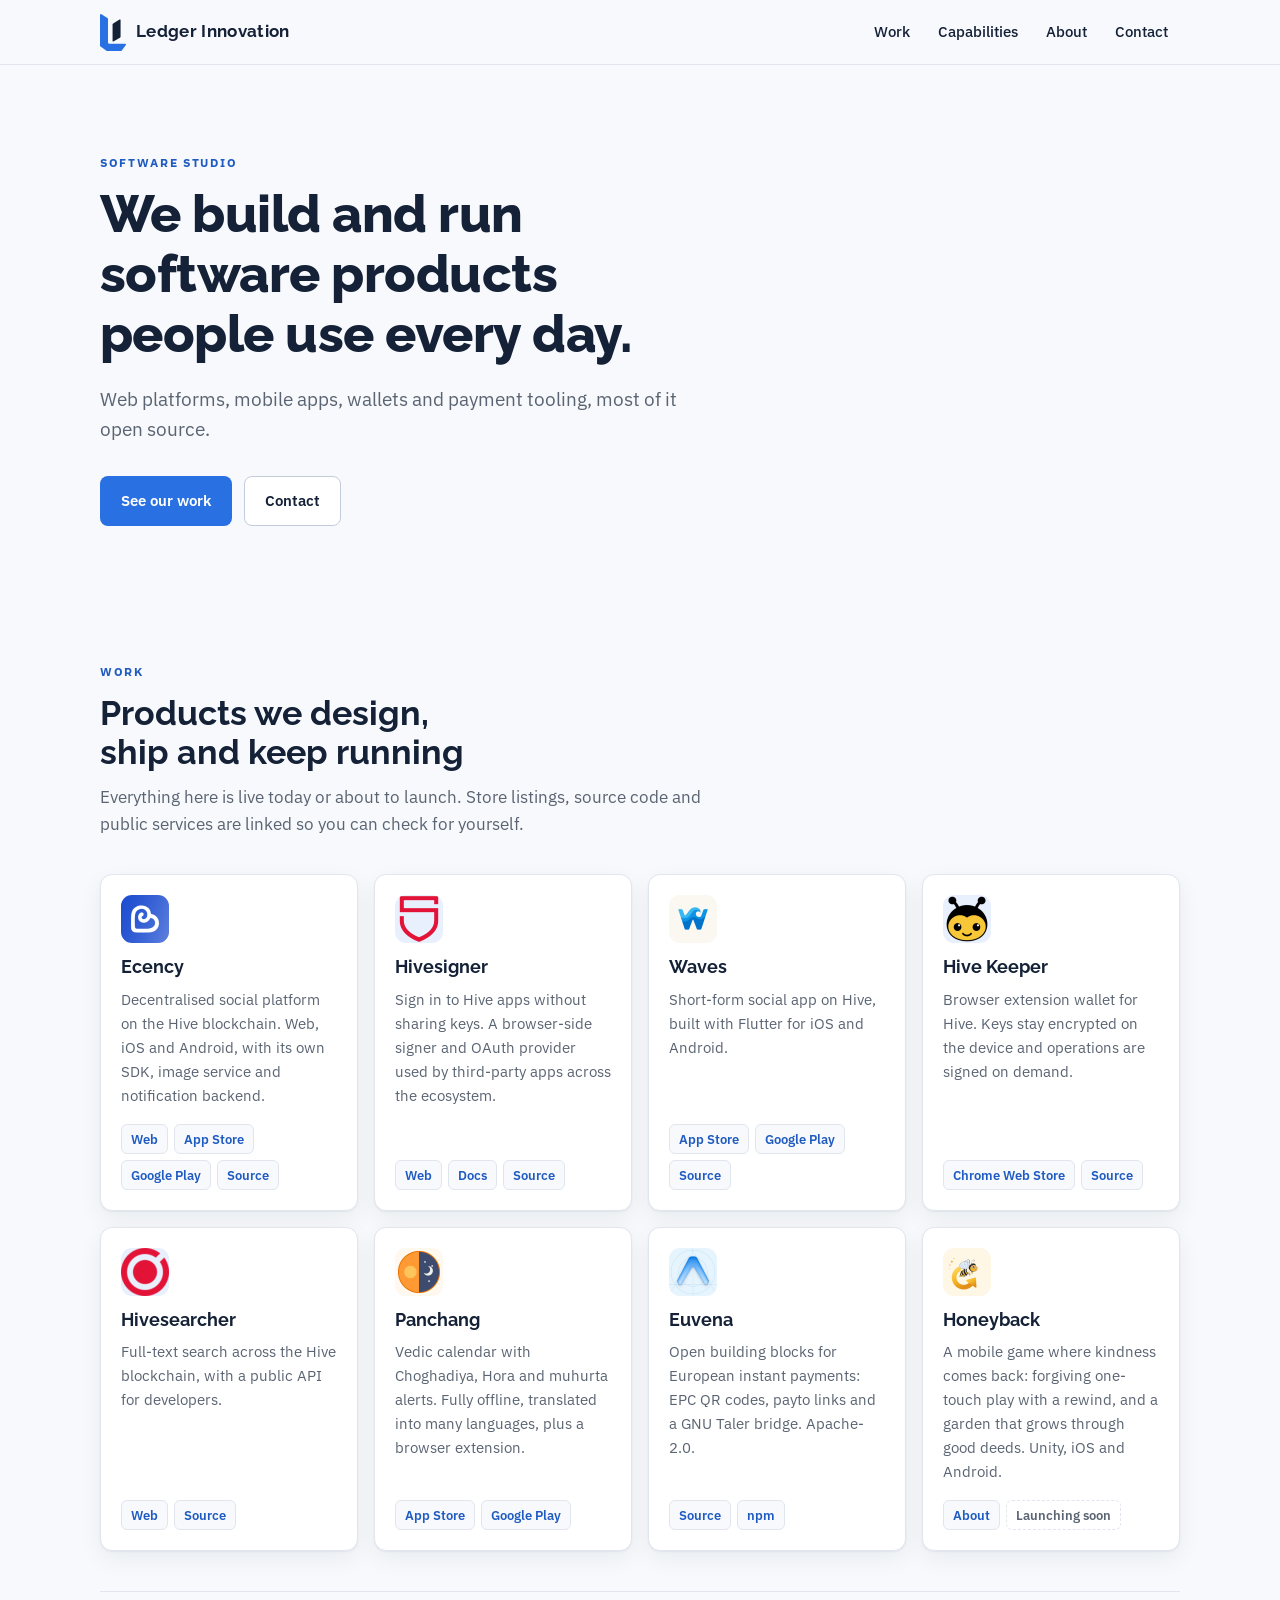
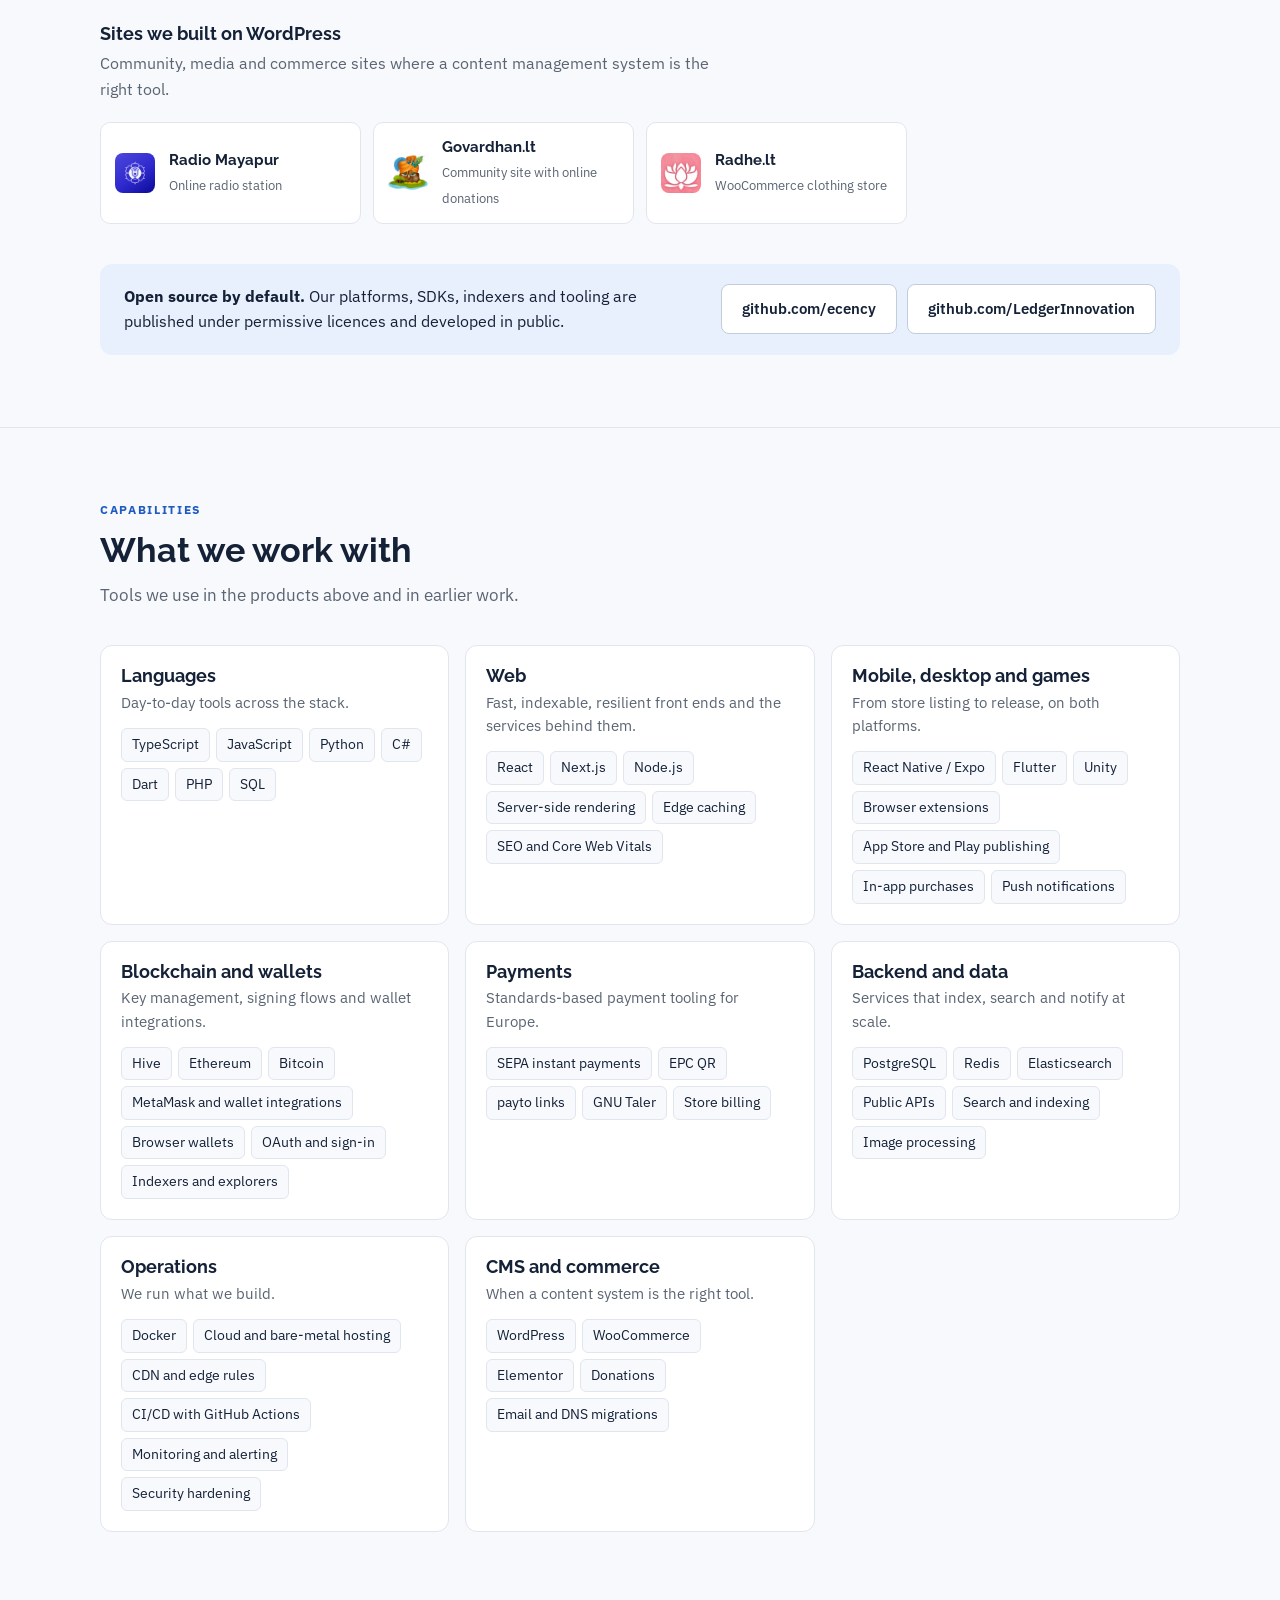
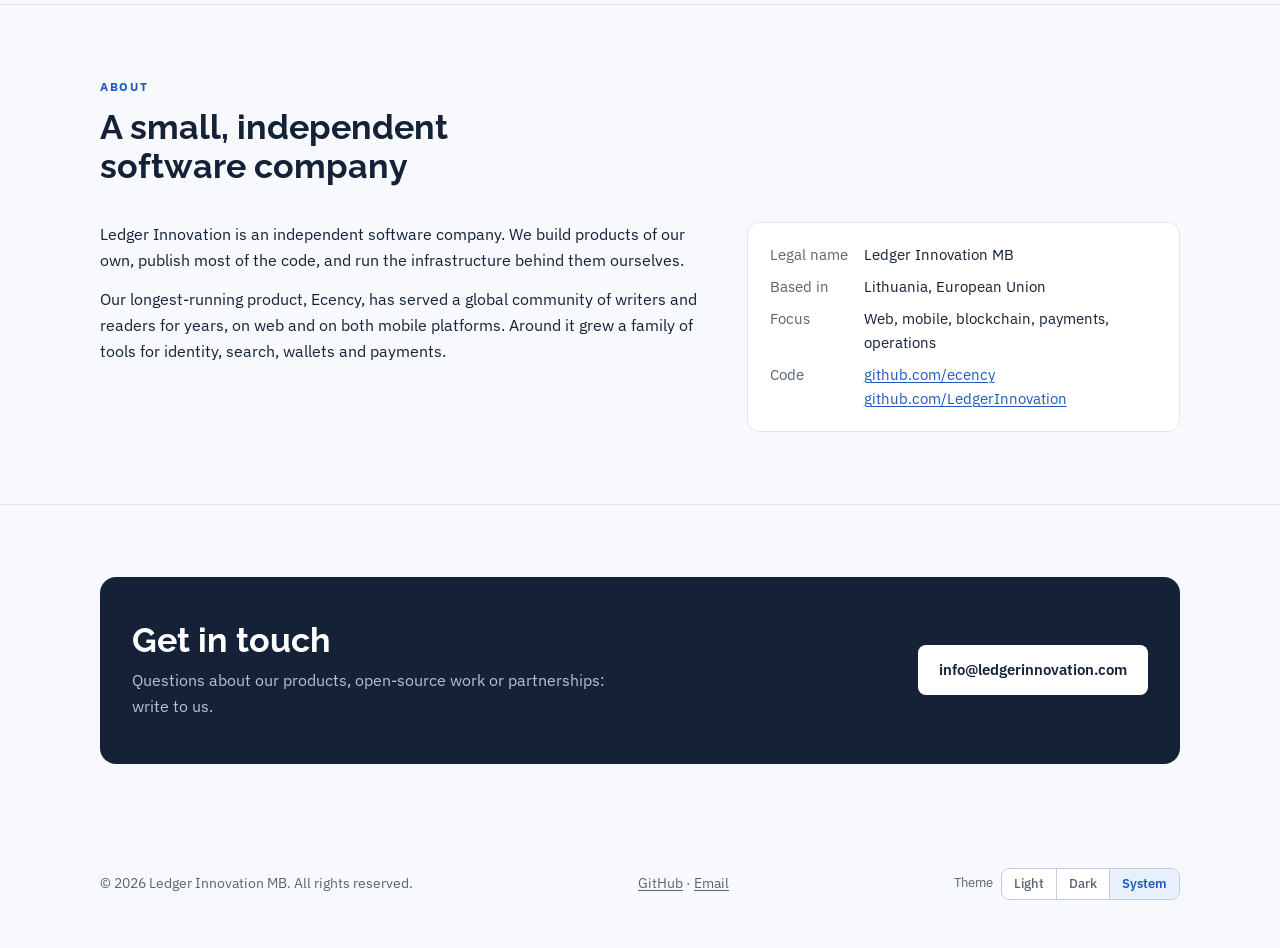
==== commit adc2c147: "Show Honeyback on the work grid Replaces the unnamed coming-soon card with the game's own card, icon" ====
--- a/index.html
+++ b/index.html
@@ -4,7 +4,7 @@
 <meta charset="UTF-8">
 <meta name="viewport" content="width=device-width, initial-scale=1">
 <title>Ledger Innovation · Software products, built and operated</title>
-<meta name="description" content="Ledger Innovation builds and runs software products: Ecency, Hivesigner, Hivesearcher, Hive Keeper, Waves, Panchang and Euvena. Web, mobile, wallets, payments and operations.">
+<meta name="description" content="Ledger Innovation builds and runs software products: Ecency, Hivesigner, Hivesearcher, Hive Keeper, Waves, Panchang, Honeyback and Euvena. Web, mobile, wallets, payments and operations.">
 <meta name="theme-color" content="#2970E3">
 <link rel="canonical" href="https://ledgerinnovation.com/">
 <link rel="icon" href="ledger-innovation-mark.svg" type="image/svg+xml">
@@ -70,7 +70,7 @@
       <div class="section-head">
         <div class="eyebrow">Work</div>
         <h2>Products we design, ship and keep running</h2>
-        <p>Everything here is live today, except the one card marked coming soon. Store listings, source code and public services are linked so you can check for yourself.</p>
+        <p>Everything here is live today or about to launch. Store listings, source code and public services are linked so you can check for yourself.</p>
       </div>
 
       <div class="work">
@@ -148,11 +148,14 @@
           </div>
         </article>
 
-        <article class="project soon">
-          <div class="icon" aria-hidden="true"><svg width="26" height="26" viewBox="0 0 24 24" fill="none" stroke="currentColor" stroke-width="1.8" stroke-linecap="round" stroke-linejoin="round"><rect x="2" y="7" width="20" height="11" rx="4"/><path d="M7 12h4M9 10v4M15 11h.01M17.5 13h.01"/></svg></div>
-          <h3>Coming soon</h3>
-          <p>A mobile game for iOS and Android, currently in testing. Built with Unity.</p>
-          <div class="links"><span>In testing</span></div>
+        <article class="project">
+          <div class="icon"><img src="assets/honeyback.png" alt="" width="48" height="48" loading="lazy" decoding="async"></div>
+          <h3>Honeyback</h3>
+          <p>A mobile game where kindness comes back: forgiving one-touch play with a rewind, and a garden that grows through good deeds. Unity, iOS and Android.</p>
+          <div class="links">
+            <a href="https://ecency.com/honeyback-about" aria-label="About Honeyback">About</a>
+            <span>Launching soon</span>
+          </div>
         </article>
       </div>
 
--- a/style.css
+++ b/style.css
@@ -17,7 +17,6 @@
 }
 @media (prefers-color-scheme: dark) {
   :root:not([data-theme="light"]) {
-    color-scheme: dark;
     --bg: #0f1622;
     --surface: #171f2d;
     --ink: #e8edf5;
@@ -33,7 +32,6 @@
   }
 }
 :root[data-theme="dark"] {
-  color-scheme: dark;
   --bg: #0f1622;
   --surface: #171f2d;
   --ink: #e8edf5;
@@ -47,7 +45,6 @@
   --ctrl: #48566e;
   --btn-ink: #0f1622;
 }
-:root[data-theme="light"] { color-scheme: light; }
 
 * { box-sizing: border-box; }
 html { scroll-behavior: smooth; scroll-padding-top: 76px; }
@@ -122,8 +119,6 @@
 }
 .project .links a:hover { border-color: var(--blue); }
 .project .links span { font-size: 12.5px; font-weight: 600; color: var(--muted); border: 1px dashed var(--line); border-radius: 6px; padding: 4px 9px; }
-.project.soon { border-style: dashed; box-shadow: none; }
-.project.soon .icon { display: grid; place-items: center; color: var(--blue-ink); }
 .wp { margin-top: 40px; padding-top: 32px; border-top: 1px solid var(--line); }
 .wp h3 { margin-bottom: 6px; }
 .wp > p { color: var(--muted); max-width: 62ch; margin-bottom: 20px; }
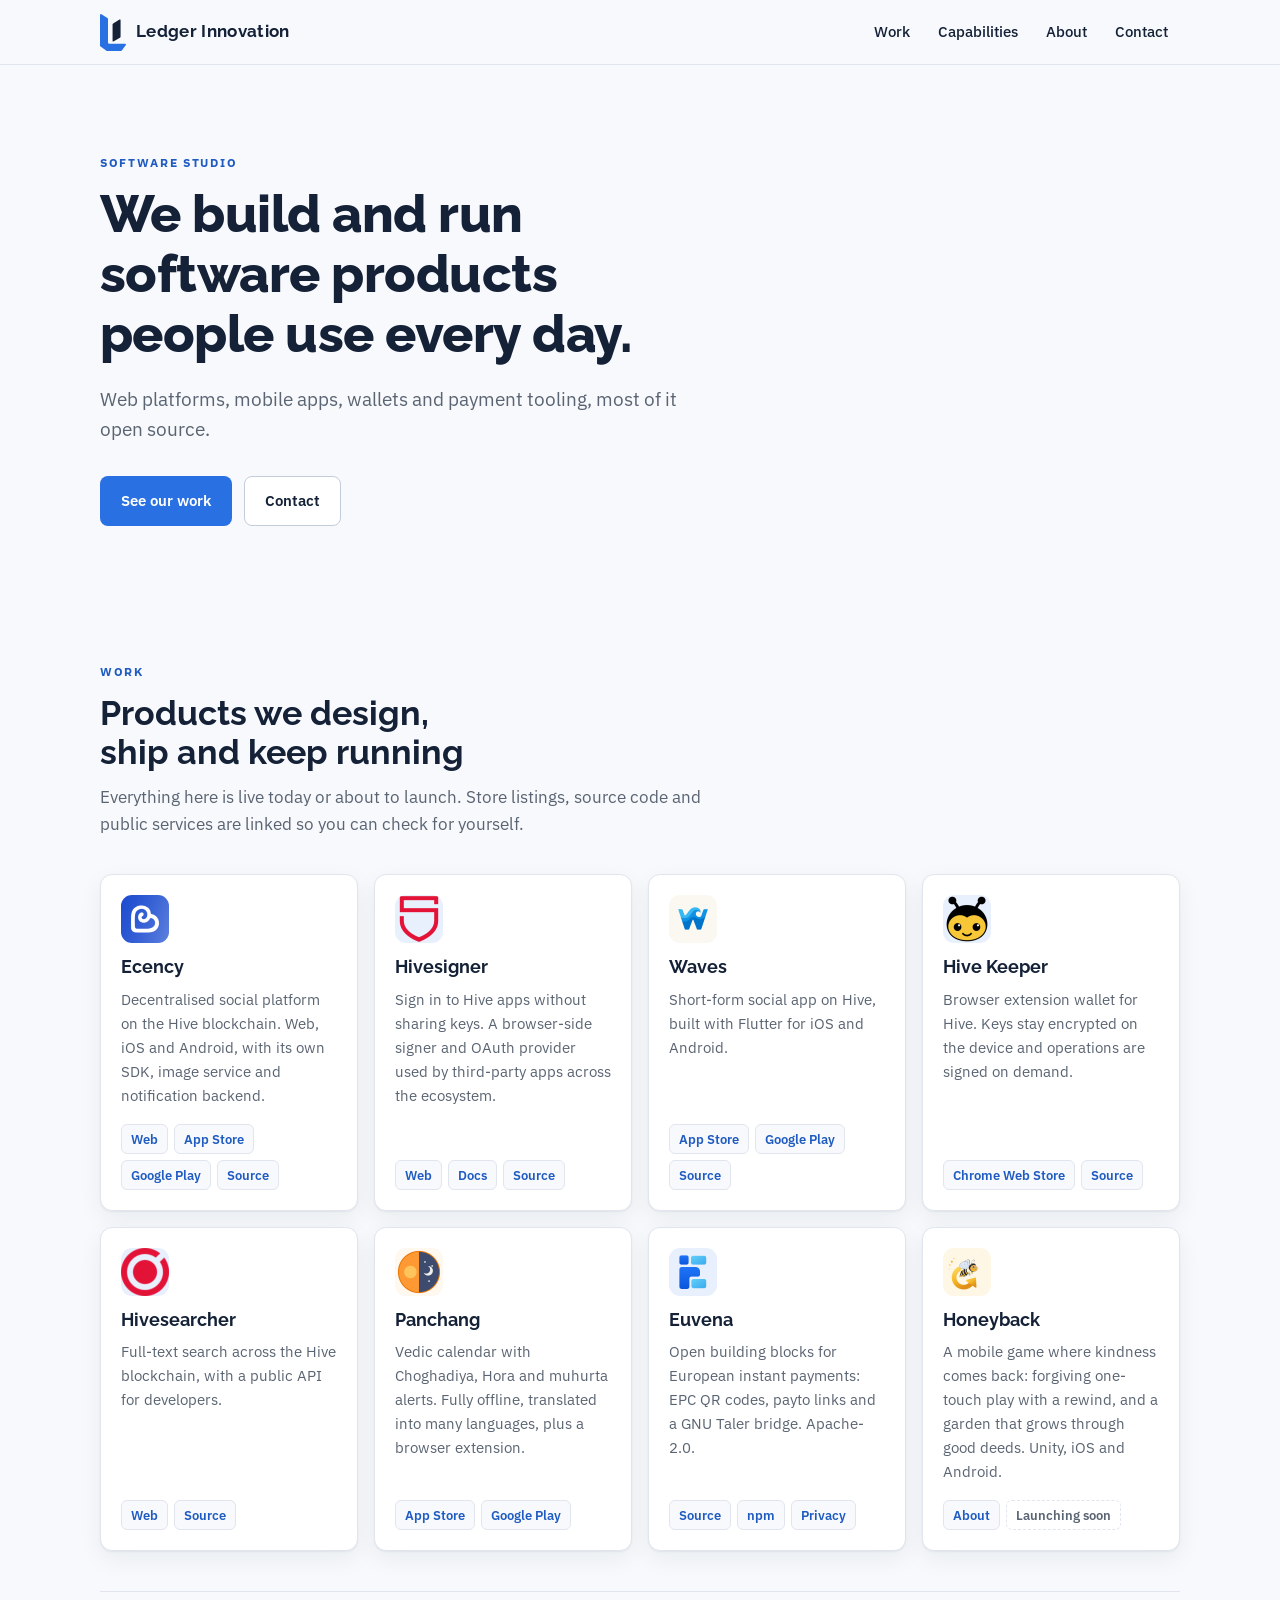
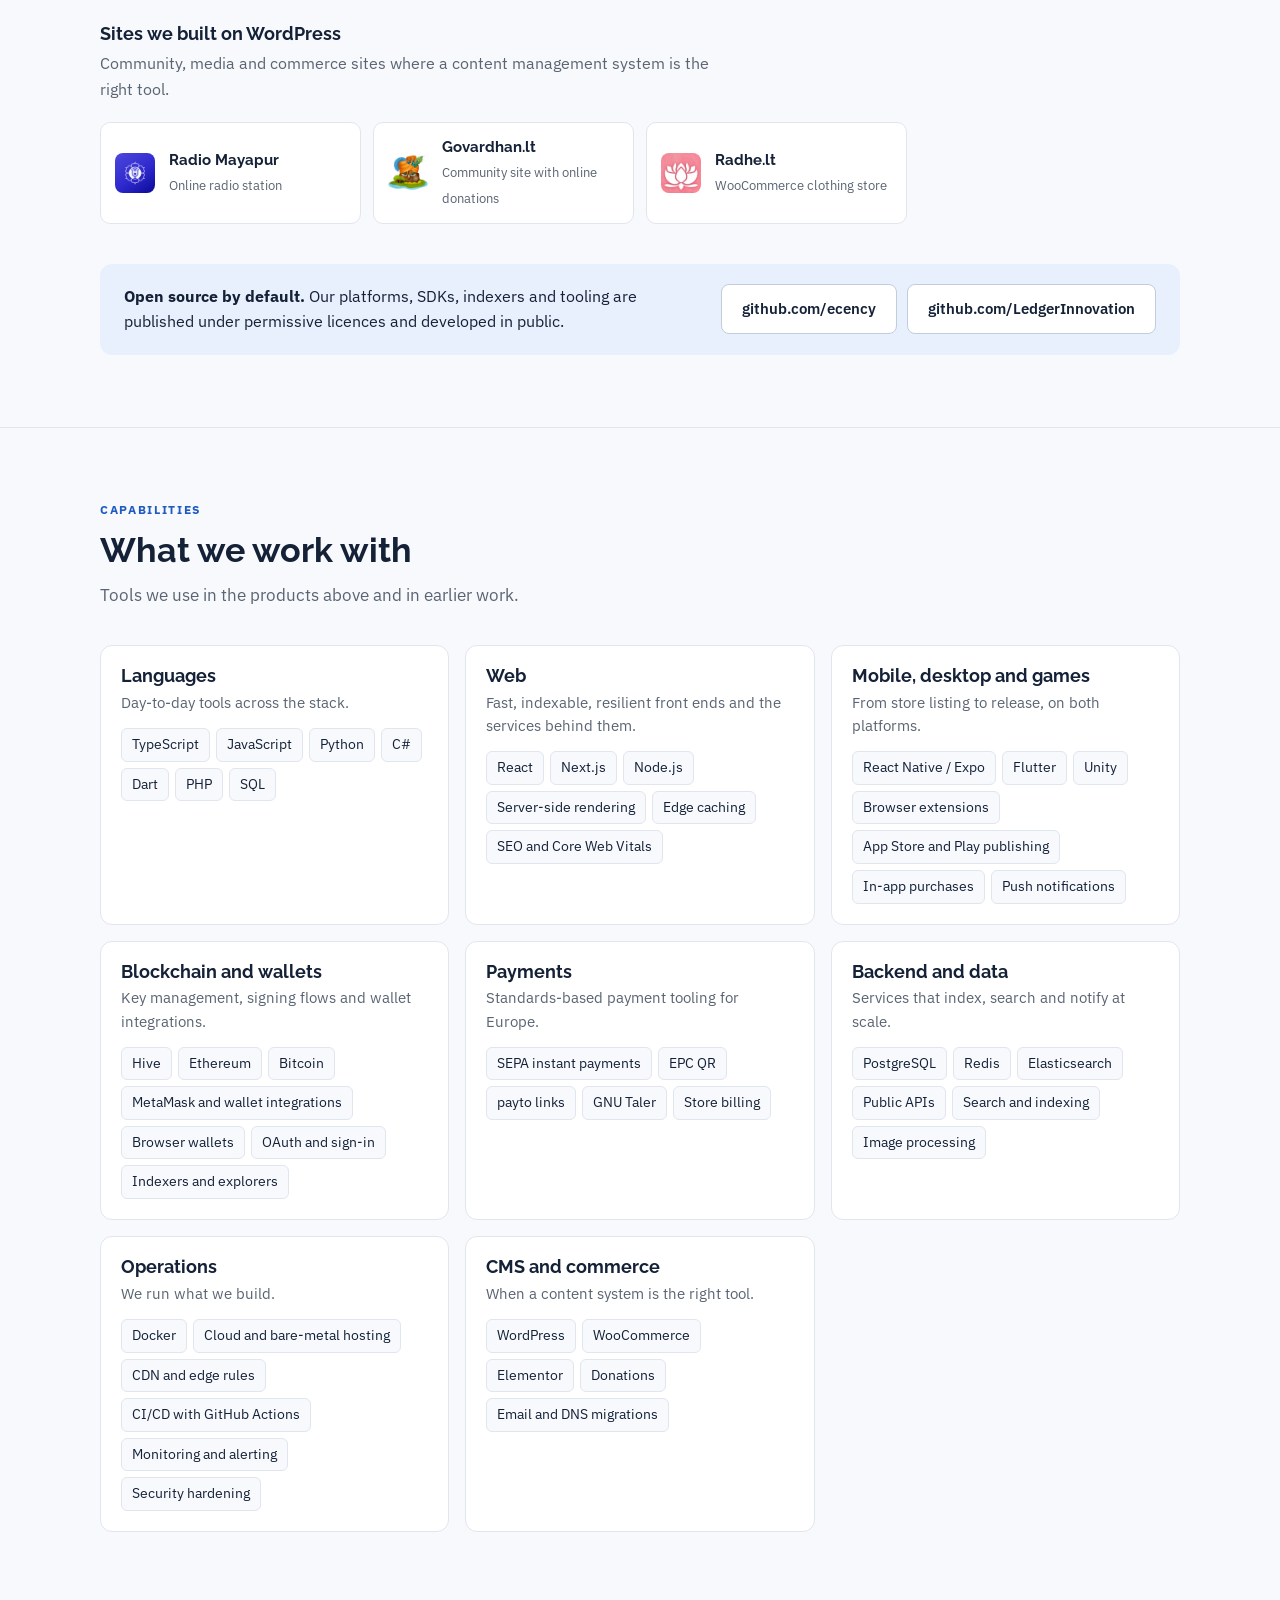
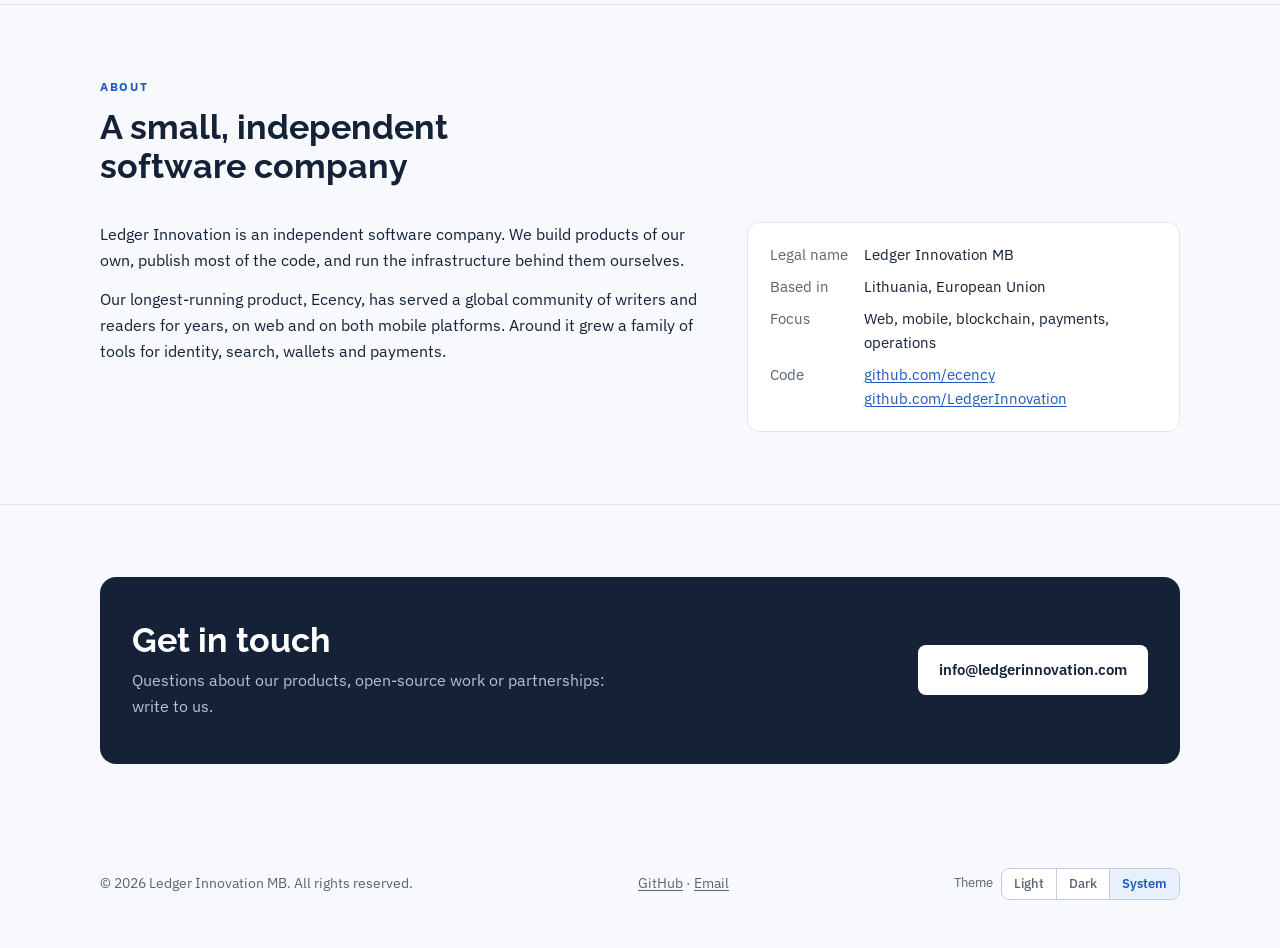
==== commit c235ed25: "Publish the Euvena privacy policy The app stores need a public privacy policy for Euvena. It lives a" ====
--- a/index.html
+++ b/index.html
@@ -44,7 +44,7 @@
 
 <header class="top">
   <div class="wrap">
-    <a class="brand" href="#top" aria-label="Ledger Innovation, home"><svg viewBox="0 0 289.96 410.74" width="26" height="37" aria-hidden="true" focusable="false"><path class="mark-blue" d="M16.012 1.658L82.268 44.407A15.169 15.169 0 0 1 89.214 57.153L89.224 317.443A13.598 13.598 0 0 0 102.821 331.041L281.673 331.061A8.299 8.299 0 0 1 288.404 344.213L245.433 403.808A16.709 16.709 0 0 1 231.88 410.744L78.048 410.739A10.405 10.405 0 0 1 71.985 408.789L6.514 361.838A15.597 15.597 0 0 1 0.007 349.164L-0 10.383A10.383 10.383 0 0 1 16.012 1.658Z"/><path class="mark-ink" d="M146.841 103.903L217.814 61.777A7.746 7.746 0 0 1 229.513 68.441L229.437 249.642A15.111 15.111 0 0 1 222.116 262.584L149.72 306.133A6.283 6.283 0 0 1 140.198 300.749L140.2 115.568A13.565 13.565 0 0 1 146.841 103.903Z"/></svg>Ledger Innovation</a>
+    <a class="brand" href="#top" aria-label="Ledger Innovation, home"><svg viewBox="0 0 289.96 410.74" width="26" height="37" aria-hidden="true" focusable="false"><path class="mark-blue" fill="#2970E3" d="M16.012 1.658L82.268 44.407A15.169 15.169 0 0 1 89.214 57.153L89.224 317.443A13.598 13.598 0 0 0 102.821 331.041L281.673 331.061A8.299 8.299 0 0 1 288.404 344.213L245.433 403.808A16.709 16.709 0 0 1 231.88 410.744L78.048 410.739A10.405 10.405 0 0 1 71.985 408.789L6.514 361.838A15.597 15.597 0 0 1 0.007 349.164L-0 10.383A10.383 10.383 0 0 1 16.012 1.658Z"/><path class="mark-ink" fill="currentColor" d="M146.841 103.903L217.814 61.777A7.746 7.746 0 0 1 229.513 68.441L229.437 249.642A15.111 15.111 0 0 1 222.116 262.584L149.72 306.133A6.283 6.283 0 0 1 140.198 300.749L140.2 115.568A13.565 13.565 0 0 1 146.841 103.903Z"/></svg>Ledger Innovation</a>
     <nav class="nav" aria-label="Sections">
       <a href="#work">Work</a>
       <a href="#capabilities">Capabilities</a>
@@ -145,6 +145,7 @@
           <div class="links">
             <a href="https://github.com/LedgerInnovation/euvena" aria-label="Euvena source code on GitHub">Source</a>
             <a href="https://www.npmjs.com/package/@euvena/qr" aria-label="Euvena on npm">npm</a>
+            <a href="/euvena/privacy/" aria-label="Euvena app privacy policy">Privacy</a>
           </div>
         </article>
 
--- a/style.css
+++ b/style.css
@@ -155,6 +155,15 @@
 .contact .btn-primary { background: #fff; color: #142137; }
 .contact .btn-primary:hover { background: #e9f0fd; color: #142137; }
 
+/* Documents */
+.doc { max-width: 72ch; }
+.doc h1 { margin-top: 6px; }
+.doc .meta { color: var(--muted); margin-top: 10px; font-size: 15px; }
+.doc h2 { font-size: 22px; margin-top: 36px; }
+.doc p, .doc ul { margin-top: 12px; }
+.doc ul { padding-left: 1.2em; }
+.doc li + li { margin-top: 6px; }
+
 /* Footer */
 footer { padding-block: 32px 48px; color: var(--muted); font-size: 14px; }
 footer .wrap { display: flex; flex-wrap: wrap; gap: 12px 24px; align-items: center; justify-content: space-between; }
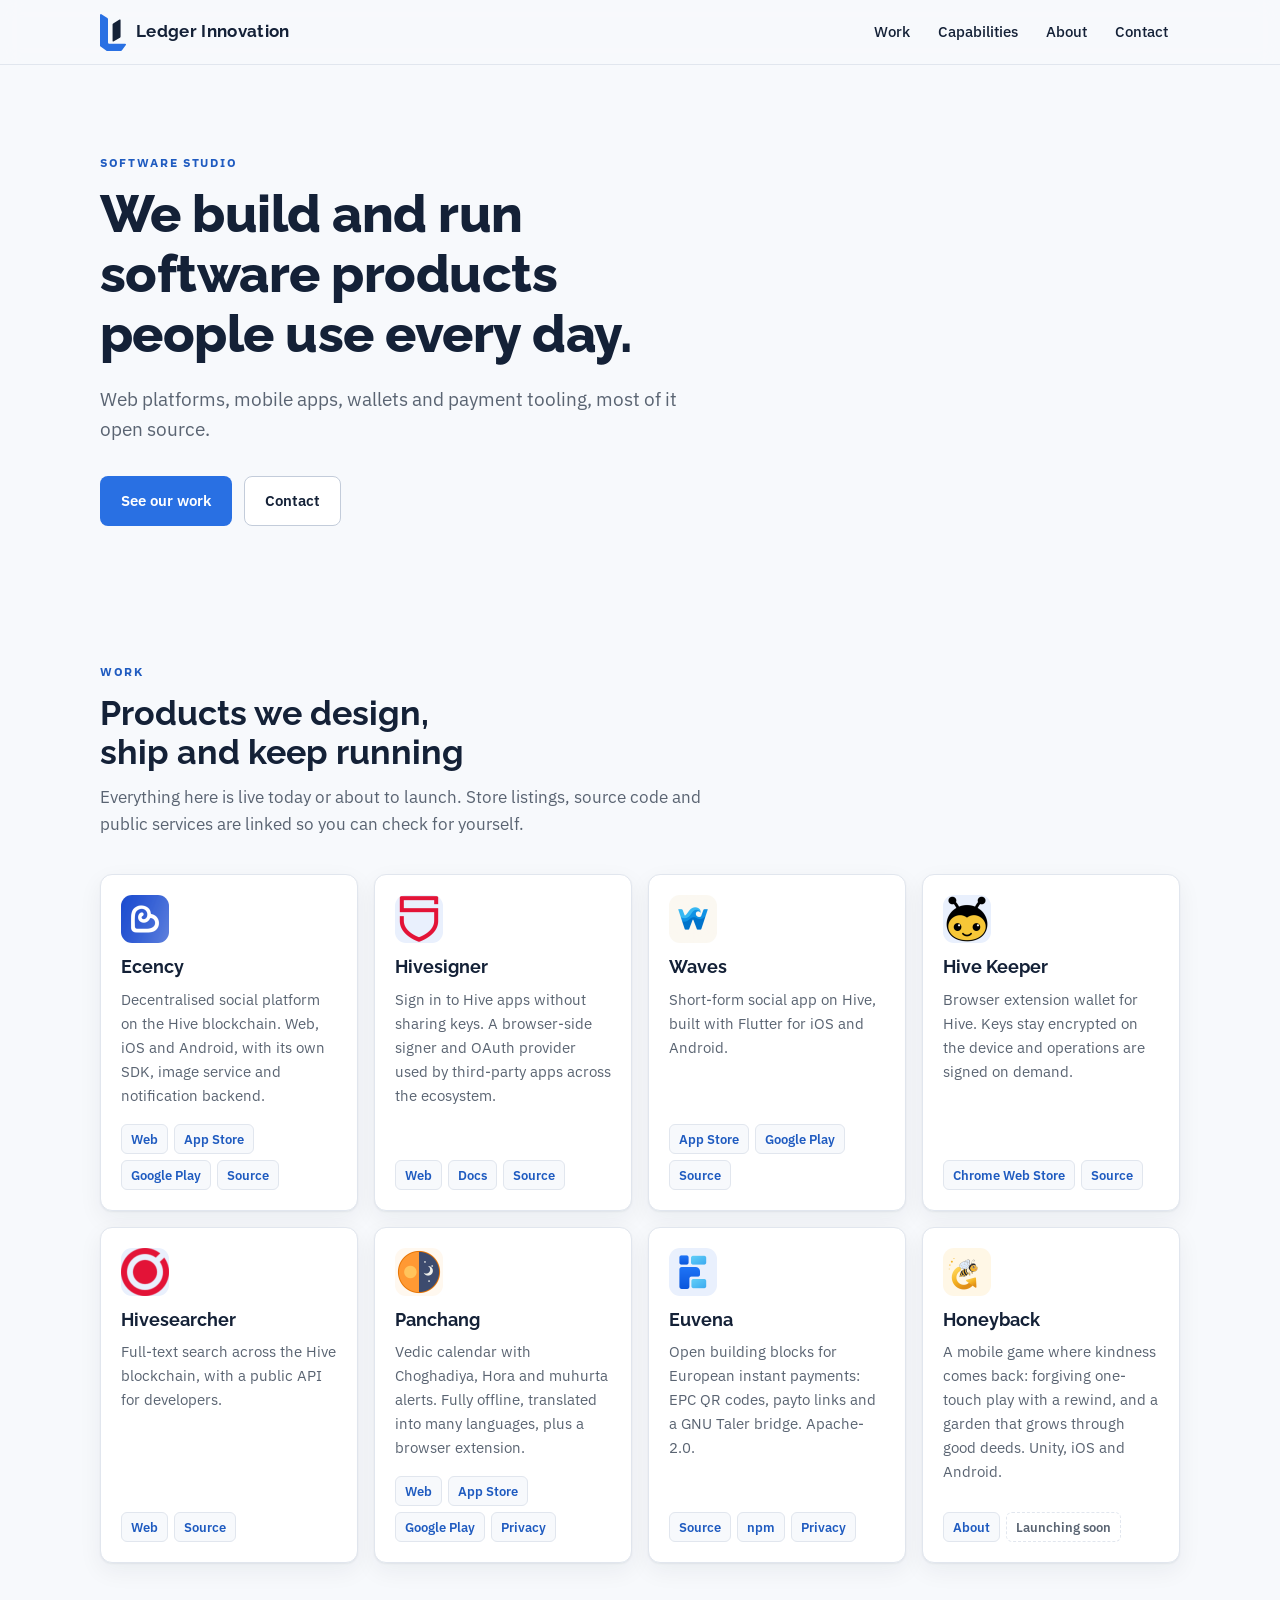
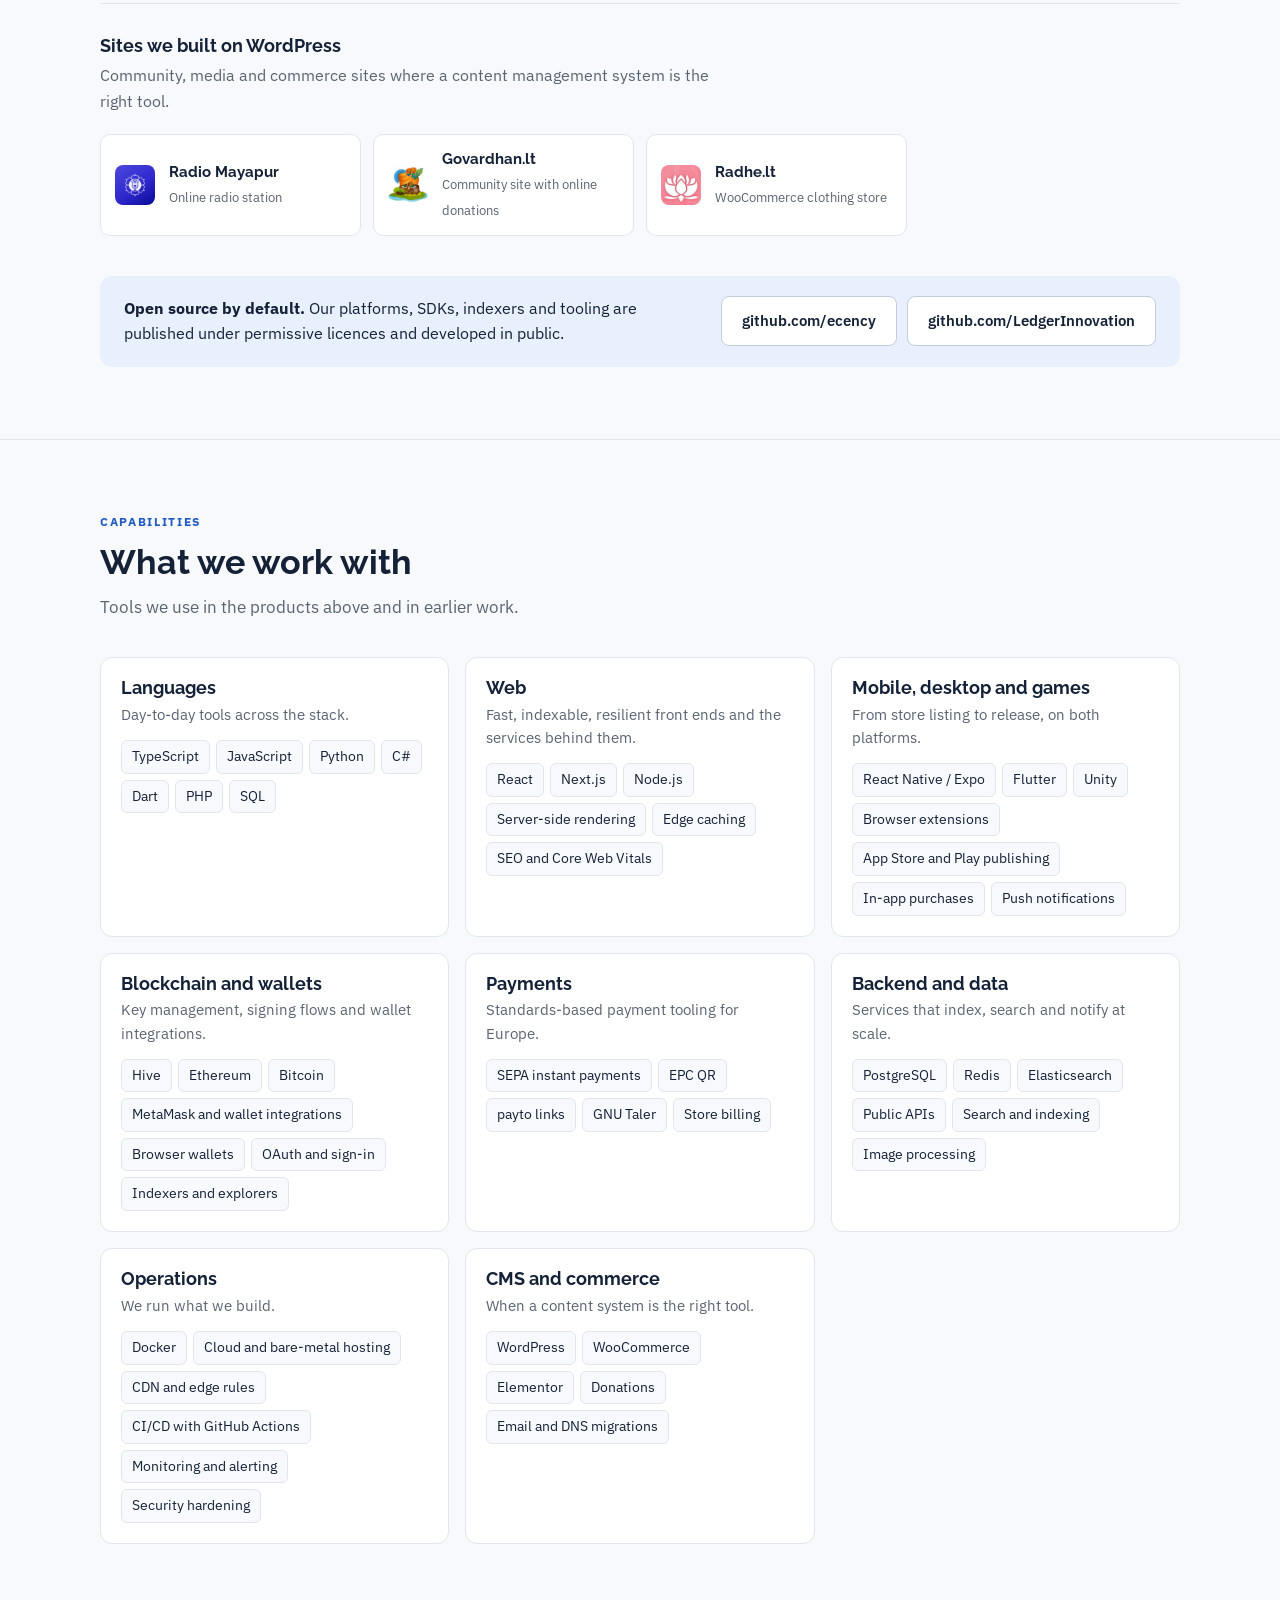
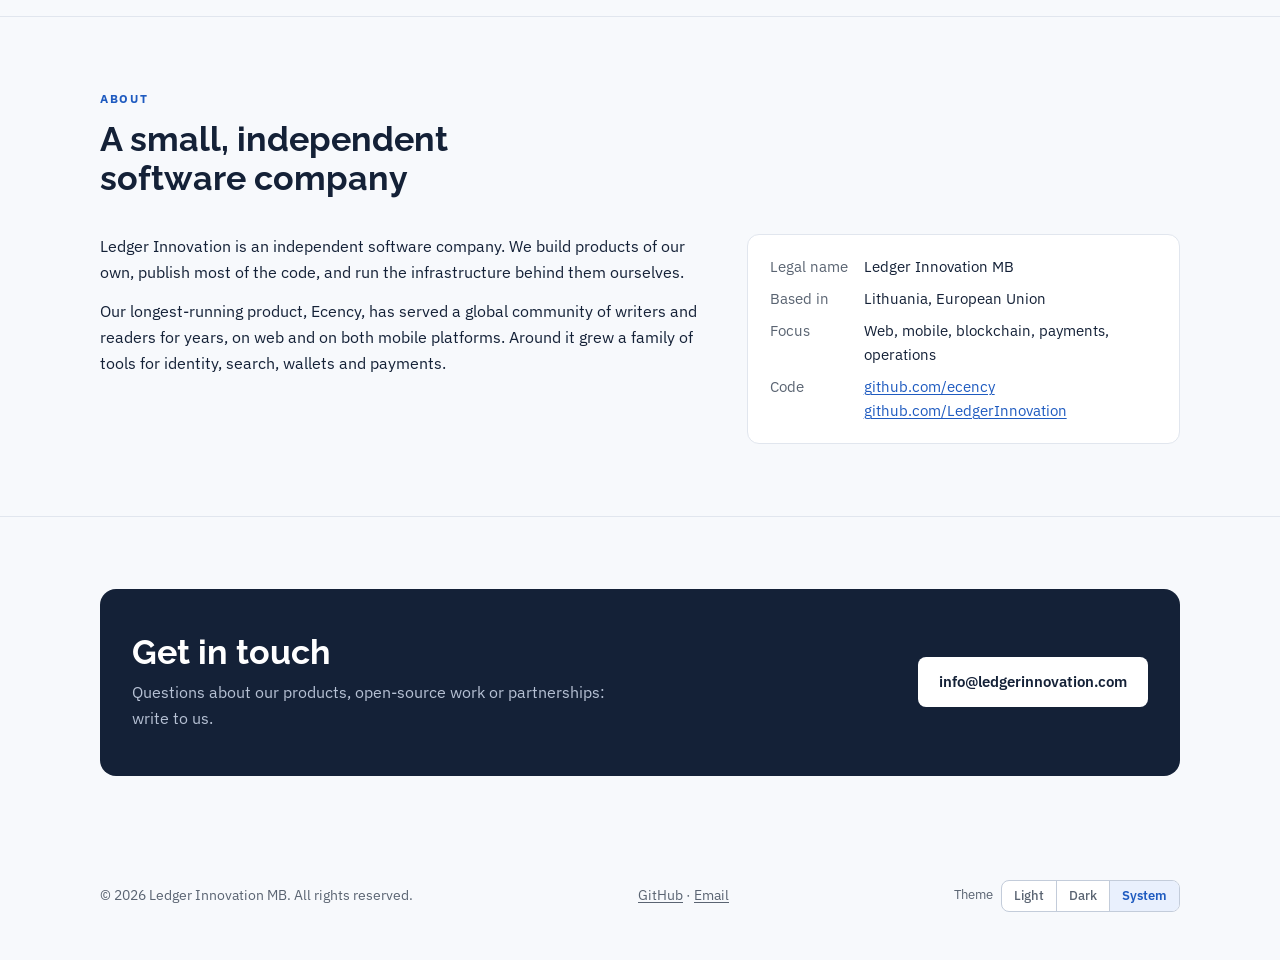
==== commit e3694ae4: "Host Panchang landing, privacy policy and app-ads.txt Add /panchang/ landing page and /panchang/priv" ====
--- a/index.html
+++ b/index.html
@@ -133,8 +133,10 @@
           <h3>Panchang</h3>
           <p>Vedic calendar with Choghadiya, Hora and muhurta alerts. Fully offline, translated into many languages, plus a browser extension.</p>
           <div class="links">
+            <a href="/panchang/" aria-label="Panchang website">Web</a>
             <a href="https://apps.apple.com/us/app/panchang-choghadiya-hora/id6779648677" aria-label="Panchang on the App Store">App Store</a>
             <a href="https://play.google.com/store/apps/details?id=com.ecency.panchang" aria-label="Panchang on Google Play">Google Play</a>
+            <a href="/panchang/privacy/" aria-label="Panchang app privacy policy">Privacy</a>
           </div>
         </article>
 
--- a/style.css
+++ b/style.css
@@ -141,6 +141,7 @@
 .cap p { color: var(--muted); font-size: 14.5px; margin-bottom: 14px; }
 .tags { display: flex; flex-wrap: wrap; gap: 6px; }
 .tags span { font-size: 13.5px; padding: 5px 10px; border: 1px solid var(--line); border-radius: 6px; background: var(--bg); }
+.credit { color: var(--muted); font-size: 14px; margin-top: 32px; }
 
 /* About + contact */
 .about { display: grid; grid-template-columns: 1.4fr 1fr; gap: 40px; align-items: start; }
@@ -156,7 +157,7 @@
 .contact .btn-primary:hover { background: #e9f0fd; color: #142137; }
 
 /* Documents */
-.doc { max-width: 72ch; }
+.doc { max-width: 72ch; min-width: 0; }
 .doc h1 { margin-top: 6px; }
 .doc .meta { color: var(--muted); margin-top: 10px; font-size: 15px; }
 .doc h2 { font-size: 22px; margin-top: 36px; }
@@ -191,3 +192,10 @@
   .about { grid-template-columns: 1fr; }
   .contact { padding: 32px 22px; }
 }
+.doc code { font-family: ui-monospace, SFMono-Regular, Menlo, Consolas, monospace; font-size: 0.9em; overflow-wrap: anywhere; }
+.doc pre { max-width: 100%; margin-top: 12px; background: var(--surface); border: 1px solid var(--line); border-radius: 10px; padding: 14px 16px; overflow-x: auto; }
+.doc pre code { font-size: 13.5px; overflow-wrap: normal; }
+.doc .tests { list-style: none; padding-left: 0; }
+.doc .tests li { background: var(--surface); border: 1px solid var(--line); border-radius: 10px; padding: 12px 14px; }
+.doc .tests a { display: block; font-family: ui-monospace, SFMono-Regular, Menlo, Consolas, monospace; font-size: 13.5px; overflow-wrap: anywhere; }
+.doc .tests span { display: block; color: var(--muted); font-size: 14.5px; margin-top: 6px; }
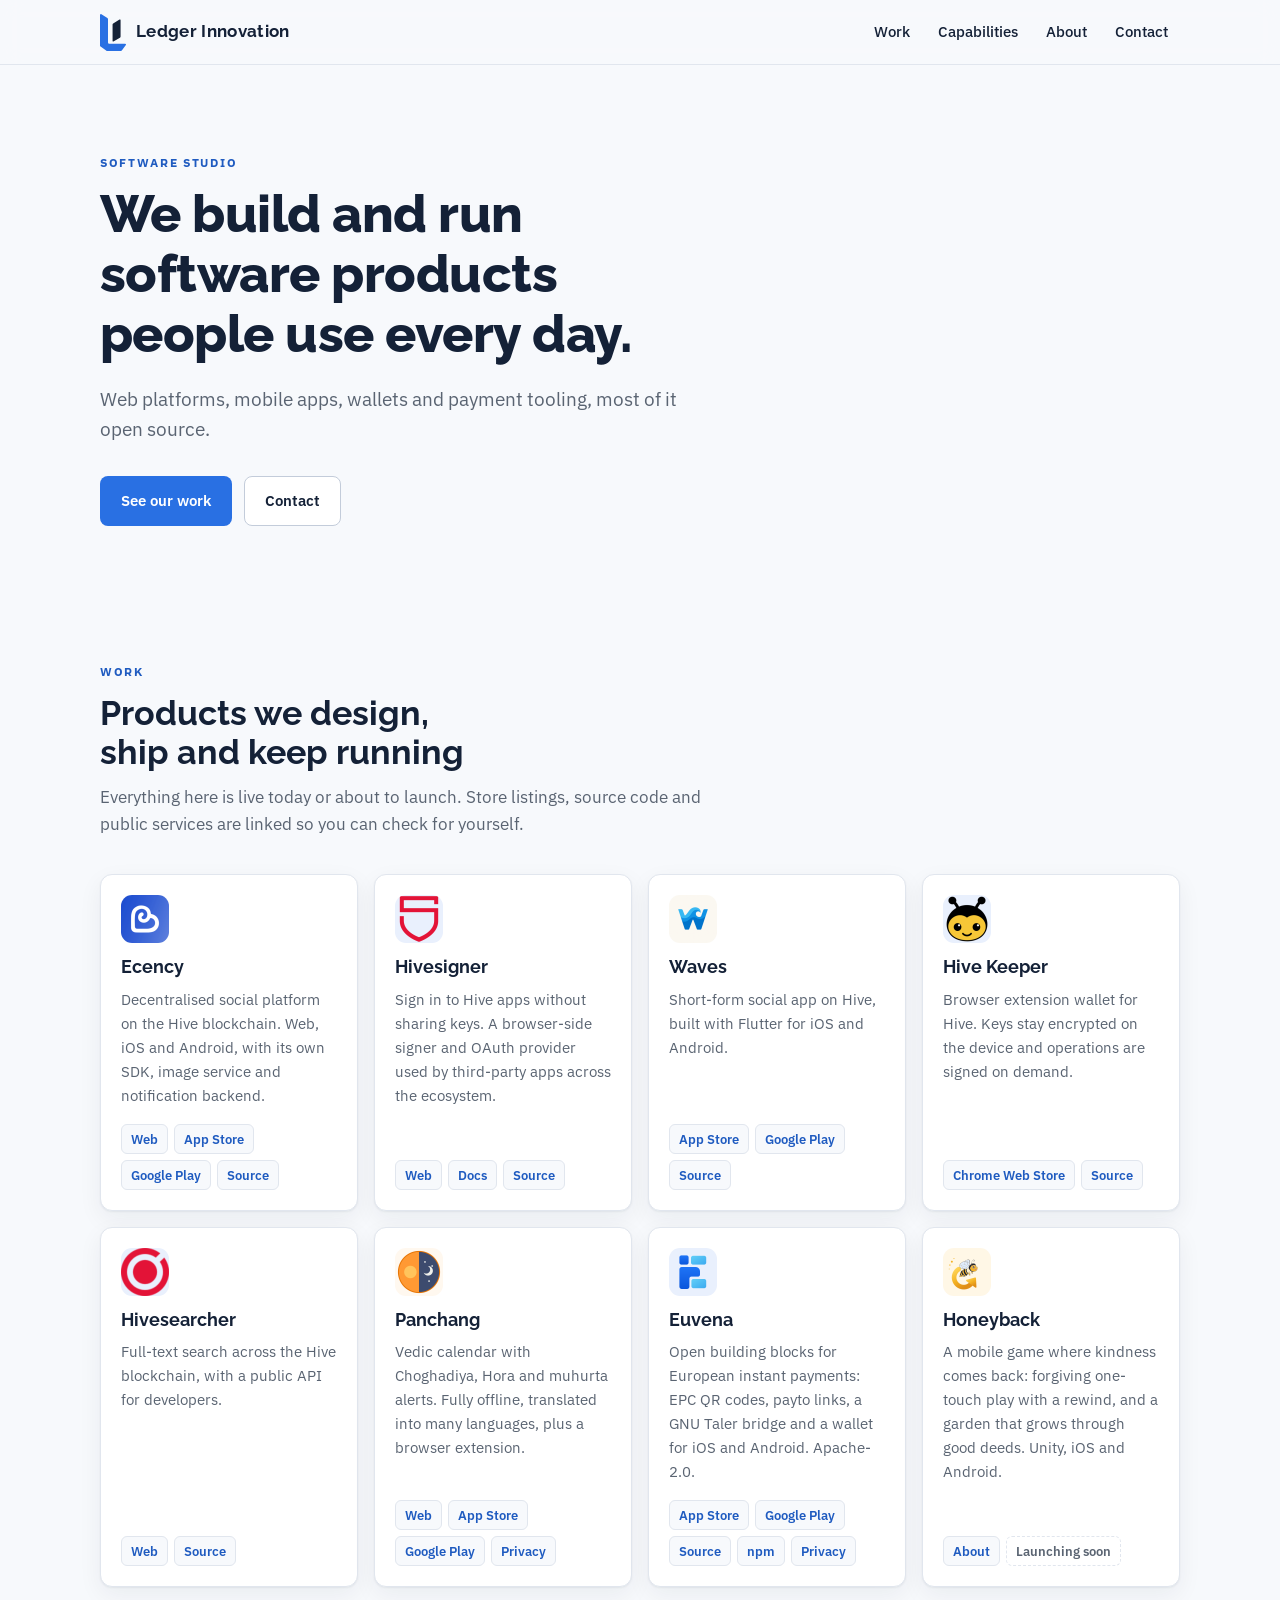
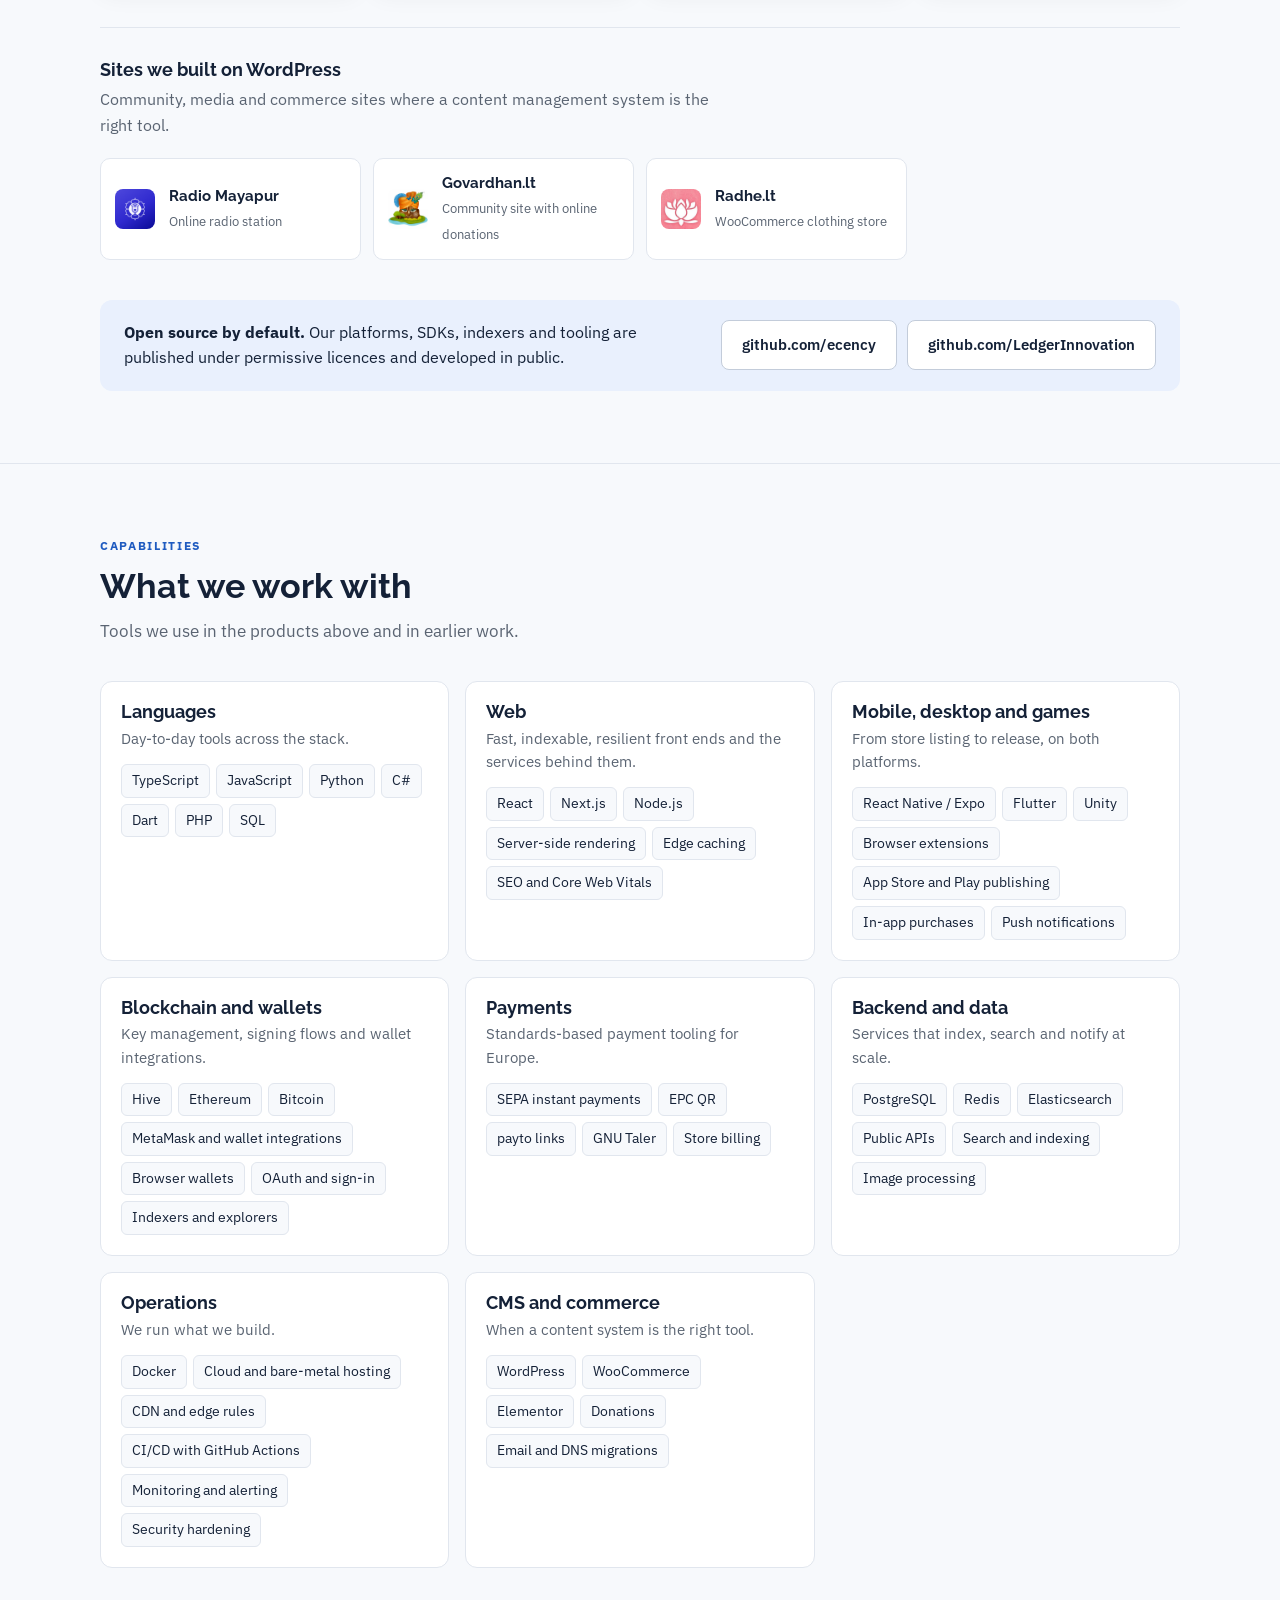
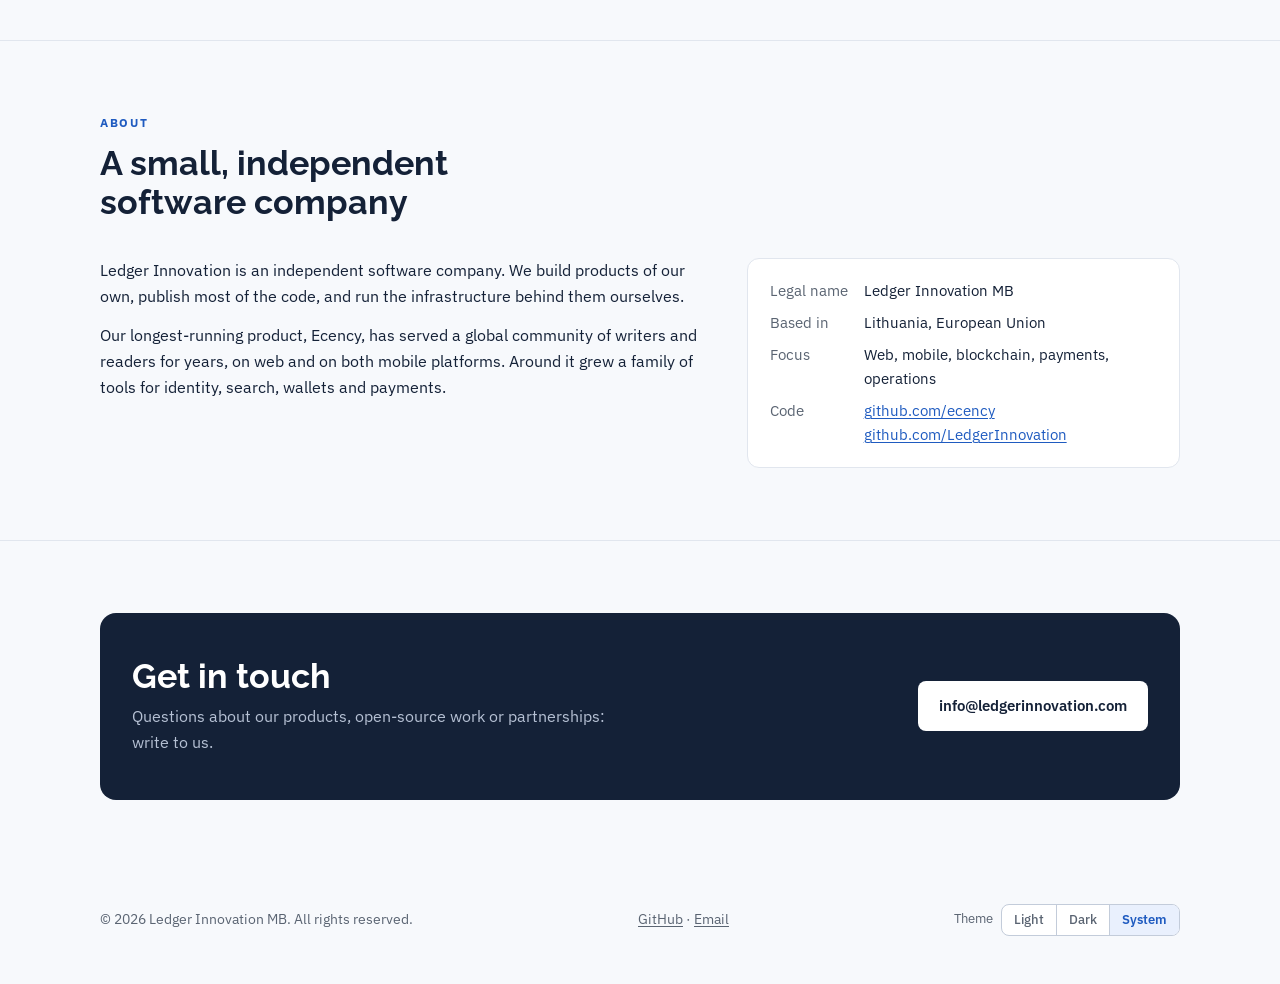
==== commit aef532fe: "Euvena: link the wallet on the App Store and Google Play" ====
--- a/index.html
+++ b/index.html
@@ -143,8 +143,10 @@
         <article class="project">
           <div class="icon"><img src="assets/euvena.png" alt="" width="48" height="48" loading="lazy" decoding="async"></div>
           <h3>Euvena</h3>
-          <p>Open building blocks for European instant payments: EPC QR codes, payto links and a GNU Taler bridge. Apache-2.0.</p>
-          <div class="links">
+          <p>Open building blocks for European instant payments: EPC QR codes, payto links, a GNU Taler bridge and a wallet for iOS and Android. Apache-2.0.</p>
+          <div class="links">
+            <a href="https://apps.apple.com/app/euvena/id6816377996" aria-label="Euvena on the App Store">App Store</a>
+            <a href="https://play.google.com/store/apps/details?id=com.ledgerinnovation.euvena" aria-label="Euvena on Google Play">Google Play</a>
             <a href="https://github.com/LedgerInnovation/euvena" aria-label="Euvena source code on GitHub">Source</a>
             <a href="https://www.npmjs.com/package/@euvena/qr" aria-label="Euvena on npm">npm</a>
             <a href="/euvena/privacy/" aria-label="Euvena app privacy policy">Privacy</a>
